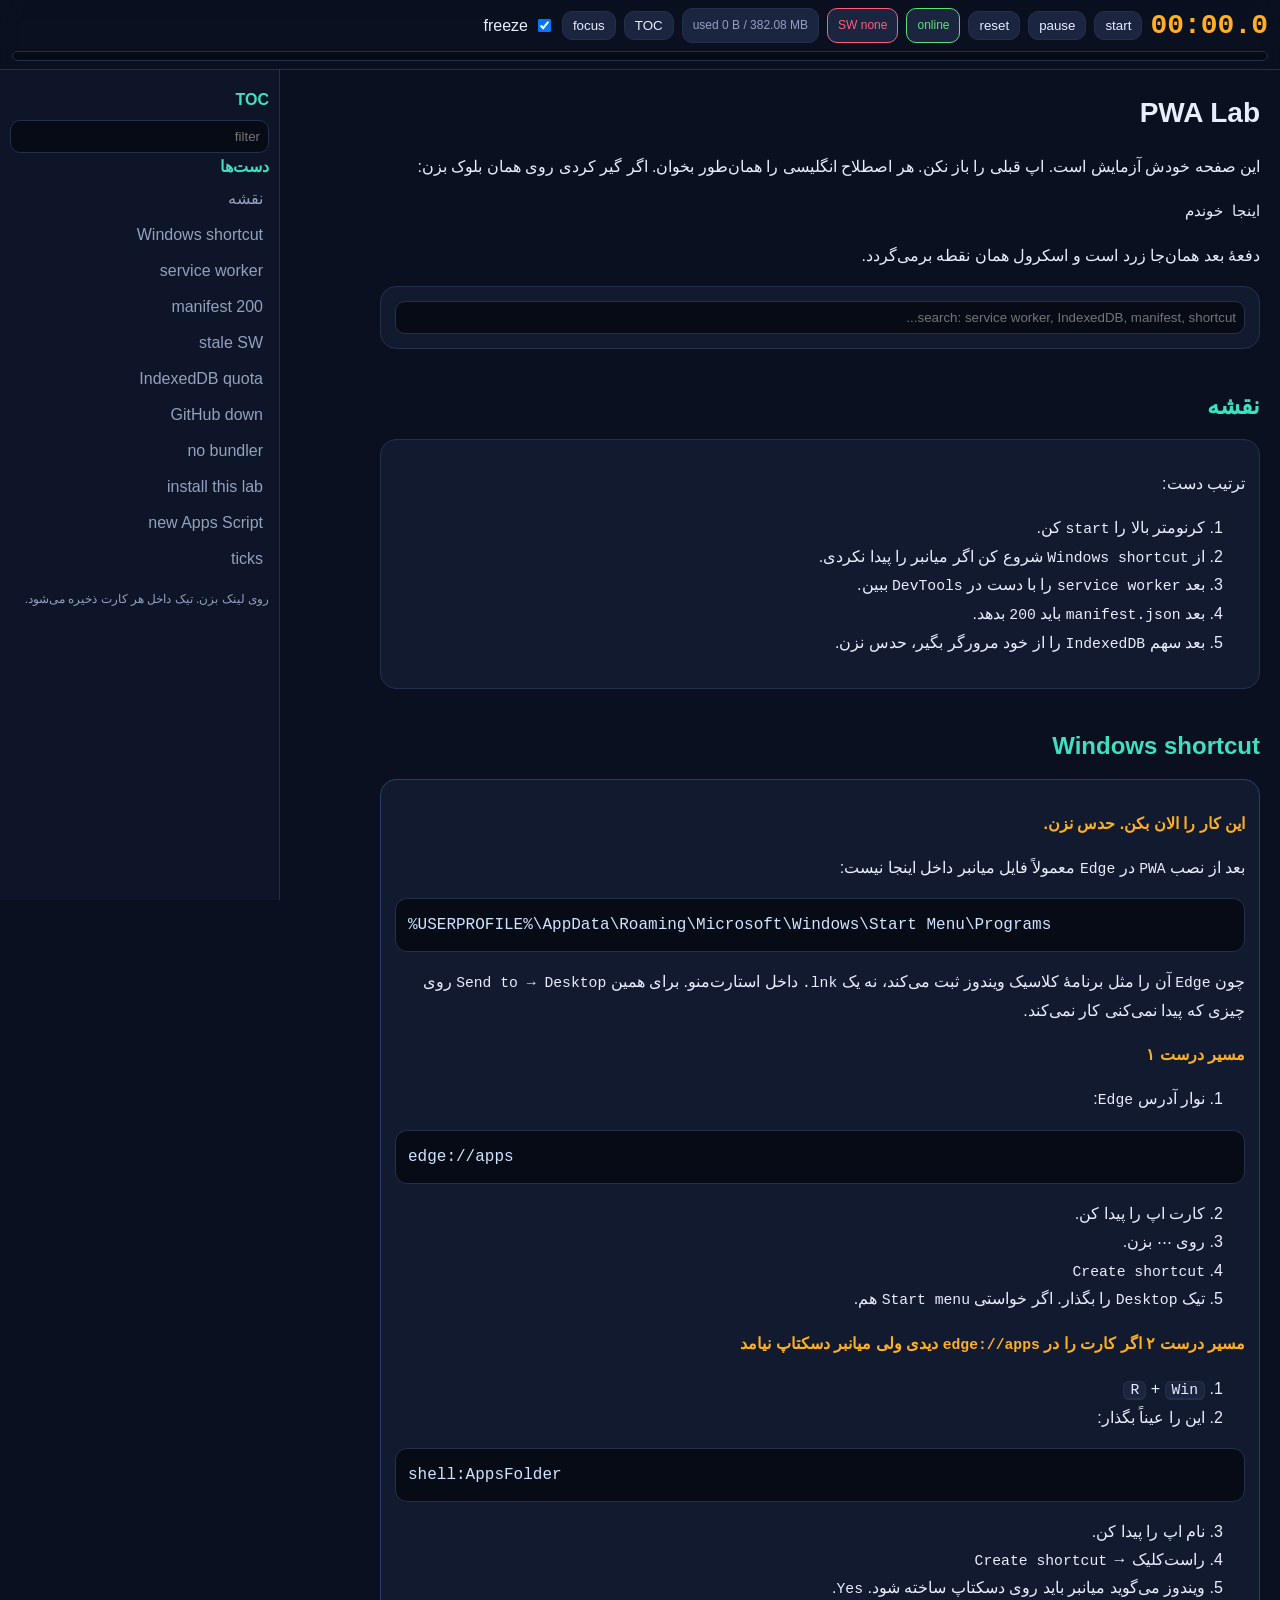
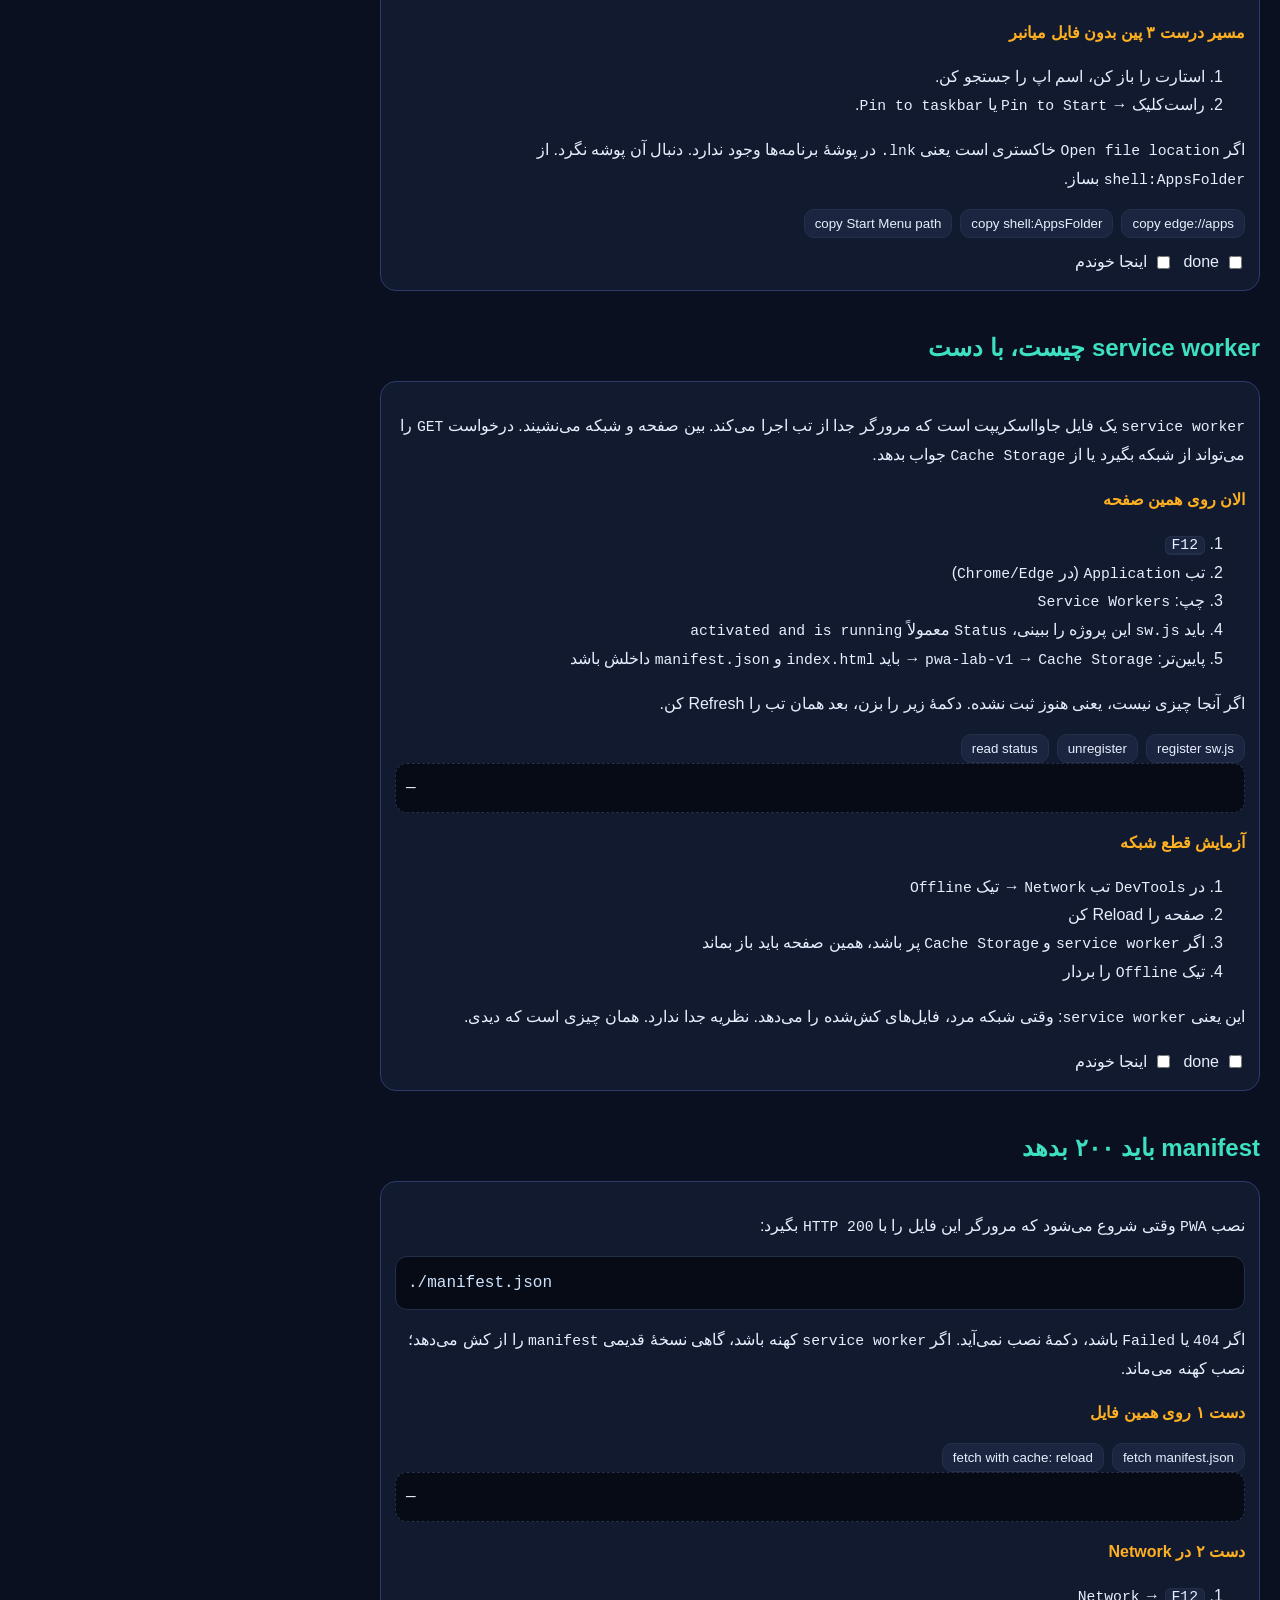
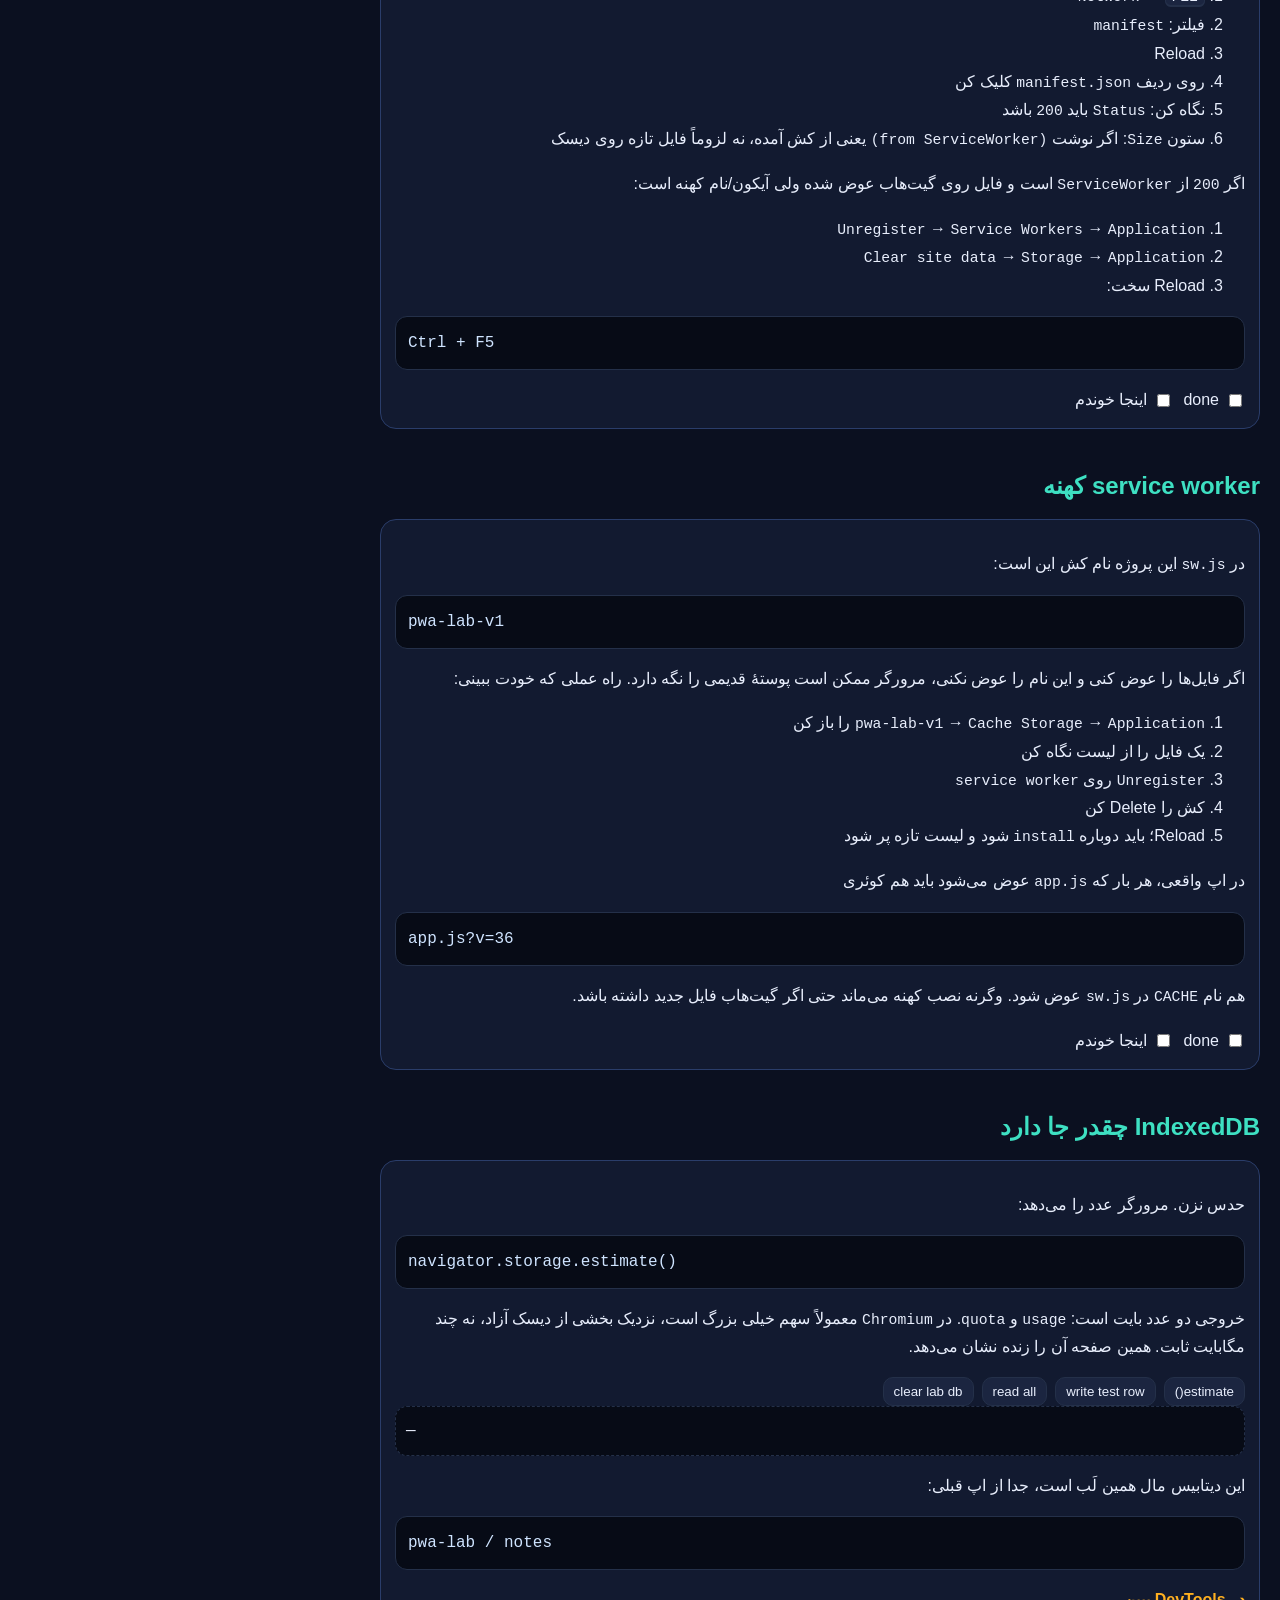
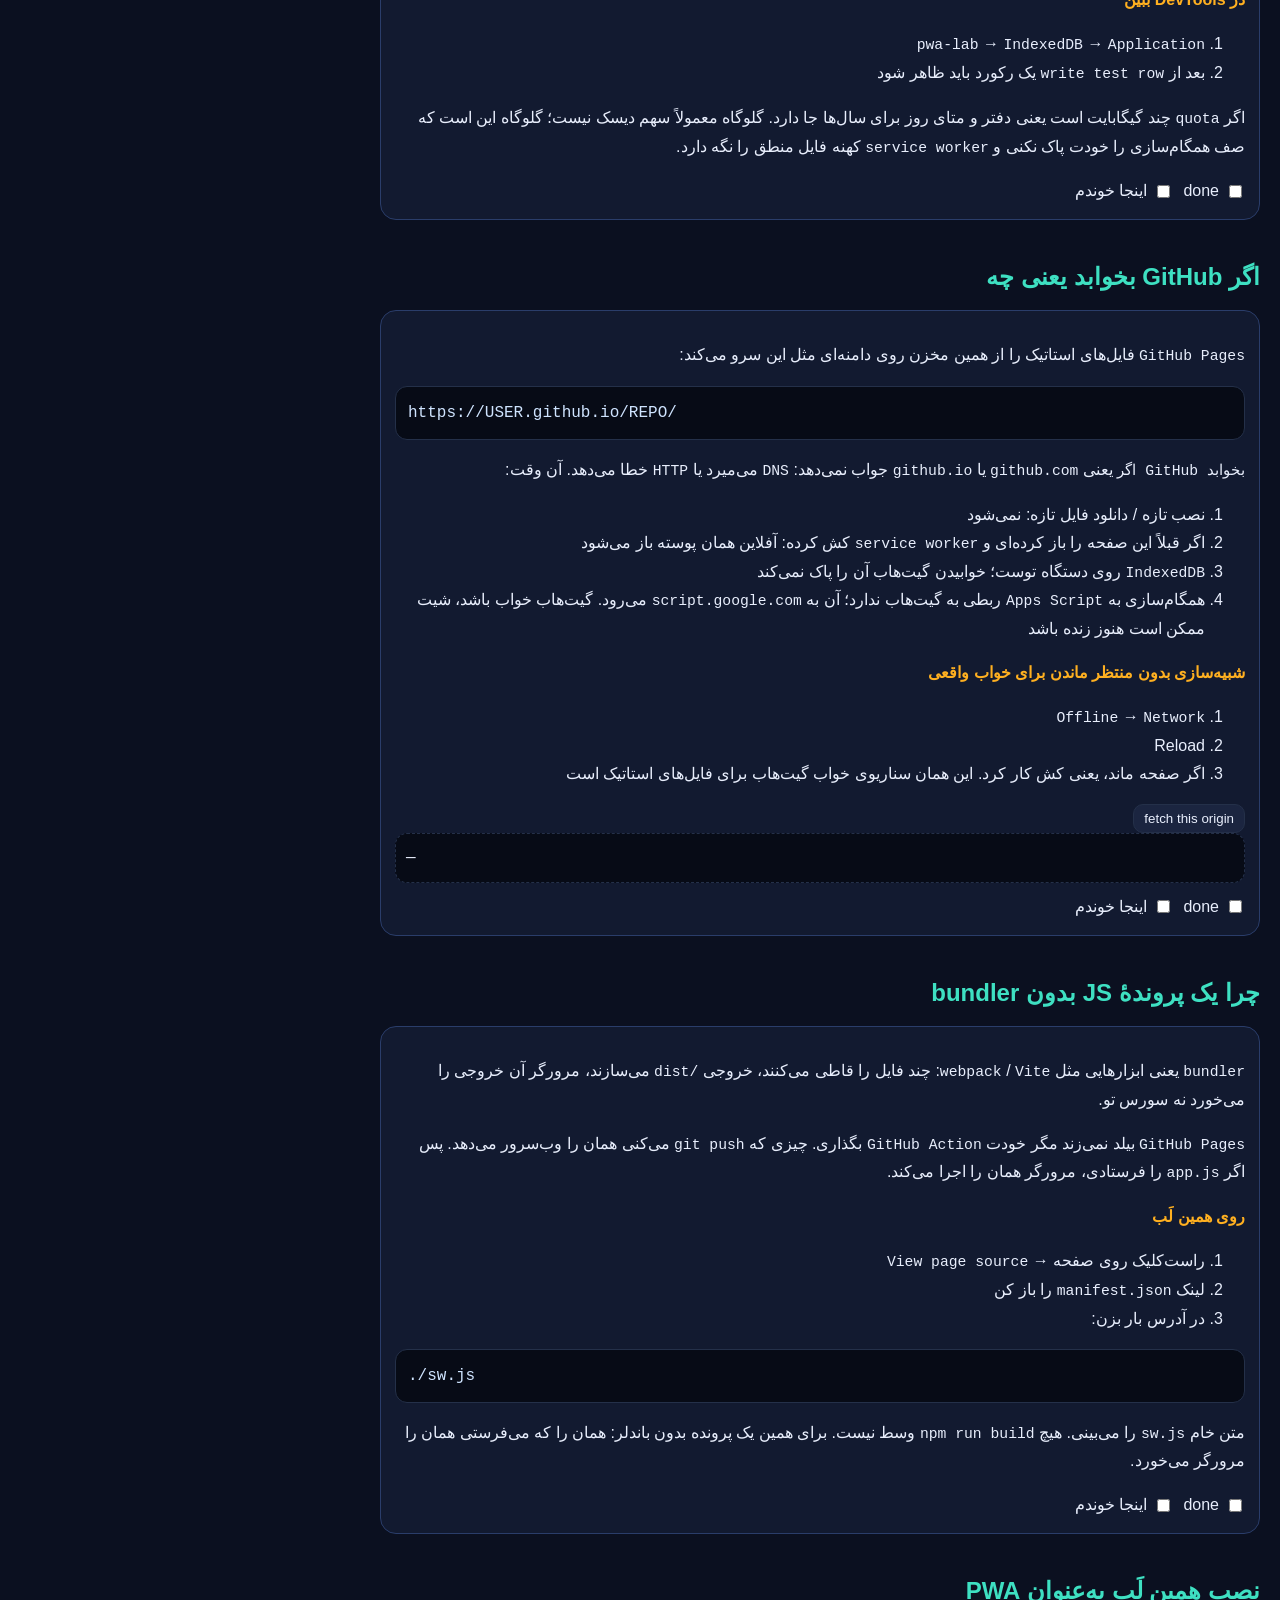
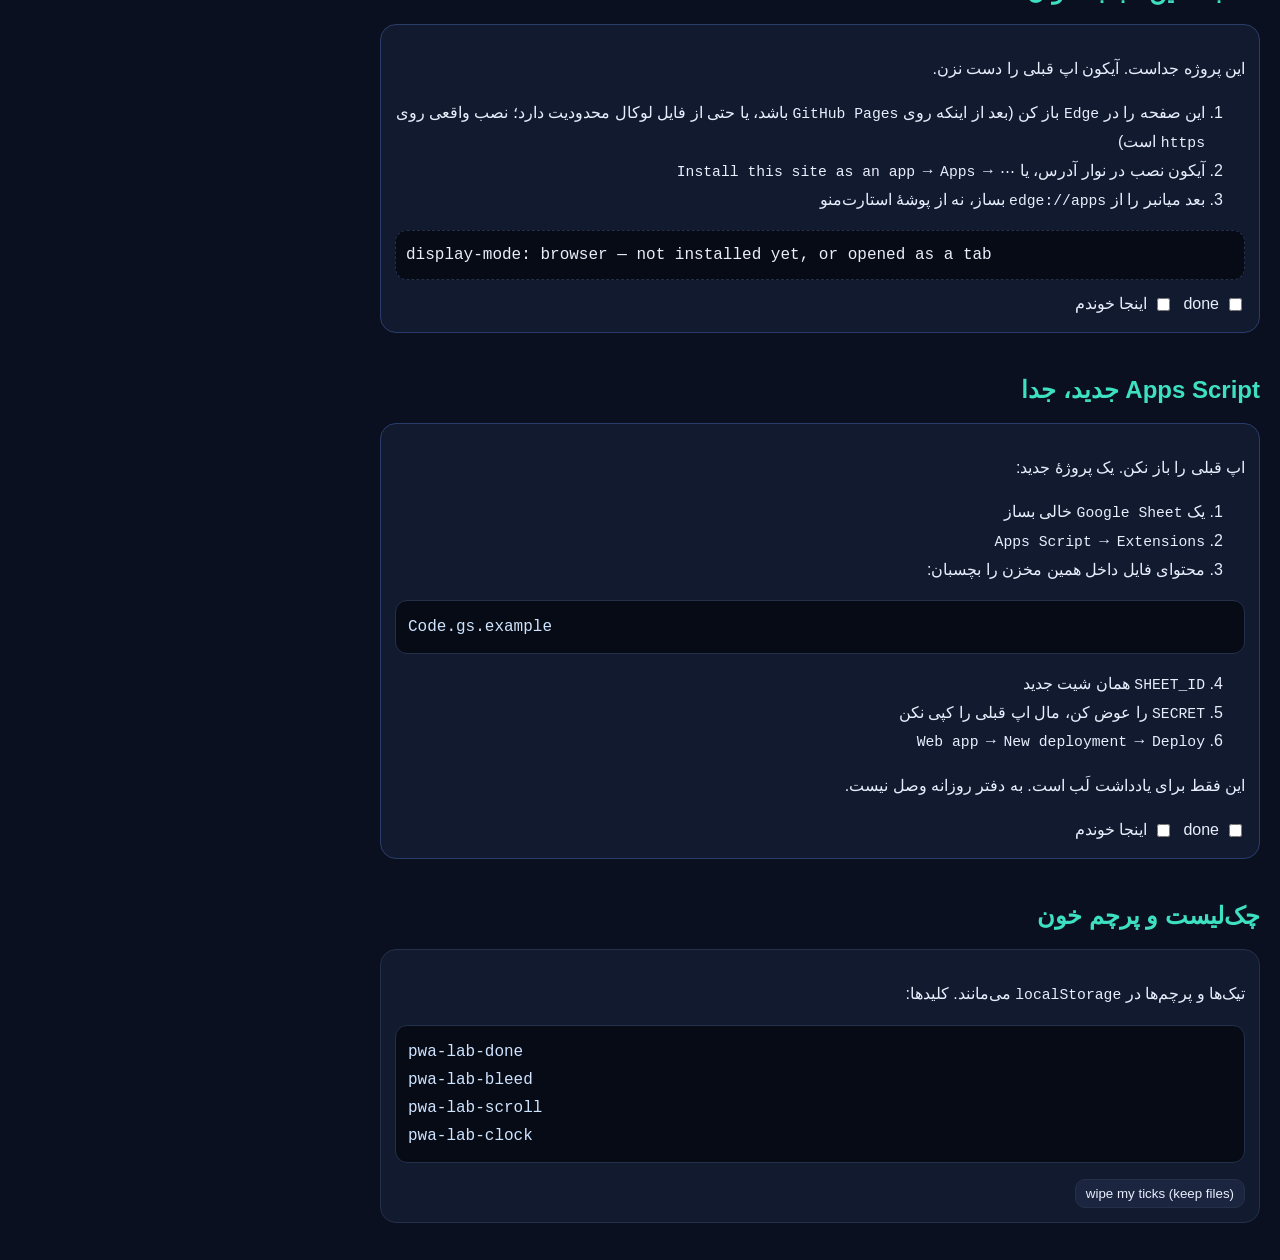
==== index.html @ 25d55adf "Add standalone PWA Lab workshop as its own project. Hands-on labs for Edge shortcuts, service worker" ====
<!DOCTYPE html>
<html lang="fa" dir="rtl">
<head>
  <meta charset="utf-8" />
  <meta name="viewport" content="width=device-width, initial-scale=1" />
  <meta name="theme-color" content="#0b1020" />
  <title>PWA Lab</title>
  <link rel="manifest" href="./manifest.json" />
  <link rel="icon" href="./icon.svg" type="image/svg+xml" />
  <style>
    :root {
      --bg: #0b1020;
      --panel: #121a30;
      --line: #243049;
      --txt: #e8eefc;
      --dim: #93a0bf;
      --acc: #3ee0c2;
      --warn: #ffb020;
      --hot: #ff5d7a;
      --ok: #5ee07a;
      --hdr: 92px;
      --toc: 280px;
    }
    * { box-sizing: border-box; }
    html, body {
      margin: 0;
      background: var(--bg);
      color: var(--txt);
      font: 16px/1.75 "Segoe UI", Tahoma, sans-serif;
    }
    code, kbd, .mono {
      font-family: Consolas, "Cascadia Mono", monospace;
      font-size: 0.92em;
      direction: ltr;
      unicode-bidi: isolate;
    }
    kbd {
      background: #1b2540;
      border: 1px solid var(--line);
      border-bottom-width: 2px;
      border-radius: 6px;
      padding: 0 6px;
    }
    a { color: var(--acc); }
    .freeze {
      position: sticky;
      top: 0;
      z-index: 40;
      background: rgba(11, 16, 32, 0.94);
      backdrop-filter: blur(10px);
      border-bottom: 1px solid var(--line);
      padding: 8px 12px;
      display: grid;
      gap: 8px;
    }
    .row { display: flex; flex-wrap: wrap; gap: 8px; align-items: center; }
    .clock {
      font: 700 28px/1 Consolas, monospace;
      color: var(--warn);
      min-width: 7ch;
      direction: ltr;
    }
    button, .chip {
      background: #1b2540;
      color: var(--txt);
      border: 1px solid var(--line);
      border-radius: 10px;
      padding: 6px 10px;
      cursor: pointer;
    }
    button:hover { border-color: var(--acc); }
    .chip { font-size: 12px; color: var(--dim); }
    .chip.on { color: var(--ok); border-color: var(--ok); }
    .chip.off { color: var(--hot); border-color: var(--hot); }
    .layout {
      display: grid;
      grid-template-columns: 1fr var(--toc);
      gap: 0;
      min-height: calc(100vh - var(--hdr));
    }
    .layout.notoc { grid-template-columns: 1fr; }
    .layout.notoc #toc { display: none; }
    main { padding: 18px 20px 80px; max-width: 920px; }
    #toc {
      position: sticky;
      top: var(--hdr);
      height: calc(100vh - var(--hdr));
      overflow: auto;
      border-right: 1px solid var(--line);
      background: #0e1528;
      padding: 10px;
    }
    #toc details { margin-bottom: 6px; }
    #toc summary {
      cursor: pointer;
      color: var(--acc);
      font-weight: 700;
      list-style: none;
    }
    #toc a {
      display: block;
      color: var(--dim);
      text-decoration: none;
      padding: 4px 6px;
      border-radius: 8px;
    }
    #toc a:hover, #toc a.here { background: #1b2540; color: var(--txt); }
    #toc a.done { color: var(--ok); }
    #toc a.bled::after { content: " ●"; color: var(--hot); }
    h1 { margin: 0 0 8px; font-size: 28px; }
    h2 { margin: 36px 0 10px; color: var(--acc); scroll-margin-top: 110px; }
    .card {
      background: var(--panel);
      border: 1px solid var(--line);
      border-radius: 16px;
      padding: 14px;
      margin: 12px 0;
    }
    .lab { border-color: #2a3d6a; }
    .do { color: var(--warn); font-weight: 700; }
    pre {
      background: #070b16;
      border: 1px solid var(--line);
      border-radius: 12px;
      padding: 12px;
      overflow: auto;
      direction: ltr;
      text-align: left;
      color: #cfe4ff;
      white-space: pre-wrap;
    }
    .out {
      min-height: 2.4em;
      background: #070b16;
      border: 1px dashed var(--line);
      border-radius: 12px;
      padding: 10px;
      direction: ltr;
      text-align: left;
      font-family: Consolas, monospace;
      white-space: pre-wrap;
    }
    .flags { display: flex; gap: 10px; flex-wrap: wrap; margin-top: 10px; }
    label.flag { display: flex; gap: 6px; align-items: center; cursor: pointer; }
    .bleed { outline: 2px solid var(--hot); }
    .meter {
      height: 10px;
      background: #070b16;
      border-radius: 99px;
      overflow: hidden;
      border: 1px solid var(--line);
    }
    .meter > i { display: block; height: 100%; width: 0; background: var(--acc); }
    .search {
      width: 100%;
      background: #070b16;
      border: 1px solid var(--line);
      color: var(--txt);
      border-radius: 10px;
      padding: 8px;
    }
    @media (max-width: 900px) {
      .layout { grid-template-columns: 1fr; }
      #toc { position: relative; top: 0; height: auto; border-right: 0; border-bottom: 1px solid var(--line); }
    }
  </style>
</head>
<body>
  <header class="freeze" id="freeze">
    <div class="row">
      <div class="clock" id="clock">00:00.0</div>
      <button type="button" id="swStart">start</button>
      <button type="button" id="swPause">pause</button>
      <button type="button" id="swReset">reset</button>
      <span class="chip" id="onlineChip">online</span>
      <span class="chip" id="swChip">service worker</span>
      <span class="chip" id="quotaChip">quota</span>
      <button type="button" id="tocToggle">TOC</button>
      <button type="button" id="focusBtn">focus</button>
      <label class="flag"><input type="checkbox" id="freezeLock" checked /> freeze</label>
    </div>
    <div class="meter" title="chapters done"><i id="progBar"></i></div>
  </header>

  <div class="layout" id="layout">
    <main id="main">
      <h1>PWA Lab</h1>
      <p>این صفحه خودش آزمایش است. اپ قبلی را باز نکن. هر اصطلاح انگلیسی را همان‌طور بخوان. اگر گیر کردی روی همان بلوک بزن:</p>
      <p><code>اینجا خوندم</code></p>
      <p>دفعهٔ بعد همان‌جا زرد است و اسکرول همان نقطه برمی‌گردد.</p>

      <div class="card">
        <input class="search" id="q" placeholder="search: service worker, IndexedDB, manifest, shortcut..." />
      </div>

      <h2 id="c-map">نقشه</h2>
      <div class="card">
        <p>ترتیب دست:</p>
        <ol>
          <li>کرنومتر بالا را <code>start</code> کن.</li>
          <li>از <code>Windows shortcut</code> شروع کن اگر میانبر را پیدا نکردی.</li>
          <li>بعد <code>service worker</code> را با دست در <code>DevTools</code> ببین.</li>
          <li>بعد <code>manifest.json</code> باید <code>200</code> بدهد.</li>
          <li>بعد سهم <code>IndexedDB</code> را از خود مرورگر بگیر، حدس نزن.</li>
        </ol>
      </div>

      <h2 id="c-win">Windows shortcut</h2>
      <div class="card lab" data-lab="win">
        <p class="do">این کار را الان بکن. حدس نزن.</p>
        <p>بعد از نصب <code>PWA</code> در <code>Edge</code> معمولاً فایل میانبر داخل اینجا نیست:</p>
        <pre>%USERPROFILE%\AppData\Roaming\Microsoft\Windows\Start Menu\Programs</pre>
        <p>چون <code>Edge</code> آن را مثل برنامهٔ کلاسیک ویندوز ثبت می‌کند، نه یک <code>.lnk</code> داخل استارت‌منو. برای همین <code>Send to → Desktop</code> روی چیزی که پیدا نمی‌کنی کار نمی‌کند.</p>
        <p class="do">مسیر درست ۱</p>
        <ol>
          <li>نوار آدرس <code>Edge</code>:</li>
        </ol>
        <pre>edge://apps</pre>
        <ol start="2">
          <li>کارت اپ را پیدا کن.</li>
          <li>روی <code>⋯</code> بزن.</li>
          <li><code>Create shortcut</code></li>
          <li>تیک <code>Desktop</code> را بگذار. اگر خواستی <code>Start menu</code> هم.</li>
        </ol>
        <p class="do">مسیر درست ۲ اگر کارت را در <code>edge://apps</code> دیدی ولی میانبر دسکتاپ نیامد</p>
        <ol>
          <li><kbd>Win</kbd> + <kbd>R</kbd></li>
          <li>این را عیناً بگذار:</li>
        </ol>
        <pre>shell:AppsFolder</pre>
        <ol start="3">
          <li>نام اپ را پیدا کن.</li>
          <li>راست‌کلیک → <code>Create shortcut</code></li>
          <li>ویندوز می‌گوید میانبر باید روی دسکتاپ ساخته شود. <code>Yes</code>.</li>
        </ol>
        <p class="do">مسیر درست ۳ پین بدون فایل میانبر</p>
        <ol>
          <li>استارت را باز کن، اسم اپ را جستجو کن.</li>
          <li>راست‌کلیک → <code>Pin to Start</code> یا <code>Pin to taskbar</code>.</li>
        </ol>
        <p>اگر <code>Open file location</code> خاکستری است یعنی <code>.lnk</code> در پوشهٔ برنامه‌ها وجود ندارد. دنبال آن پوشه نگرد. از <code>shell:AppsFolder</code> بساز.</p>
        <div class="row">
          <button type="button" data-copy="edge://apps">copy edge://apps</button>
          <button type="button" data-copy="shell:AppsFolder">copy shell:AppsFolder</button>
          <button type="button" data-copy="%APPDATA%\Microsoft\Windows\Start Menu\Programs">copy Start Menu path</button>
        </div>
        <div class="flags" data-id="win"></div>
      </div>

      <h2 id="c-sw">service worker چیست، با دست</h2>
      <div class="card lab" data-lab="sw">
        <p><code>service worker</code> یک فایل جاوااسکریپت است که مرورگر جدا از تب اجرا می‌کند. بین صفحه و شبکه می‌نشیند. درخواست <code>GET</code> را می‌تواند از شبکه بگیرد یا از <code>Cache Storage</code> جواب بدهد.</p>
        <p class="do">الان روی همین صفحه</p>
        <ol>
          <li><kbd>F12</kbd></li>
          <li>تب <code>Application</code> (در <code>Chrome/Edge</code>)</li>
          <li>چپ: <code>Service Workers</code></li>
          <li>باید <code>sw.js</code> این پروژه را ببینی، <code>Status</code> معمولاً <code>activated and is running</code></li>
          <li>پایین‌تر: <code>Cache Storage</code> → <code>pwa-lab-v1</code> → باید <code>index.html</code> و <code>manifest.json</code> داخلش باشد</li>
        </ol>
        <p>اگر آنجا چیزی نیست، یعنی هنوز ثبت نشده. دکمهٔ زیر را بزن، بعد همان تب را Refresh کن.</p>
        <div class="row">
          <button type="button" id="swReg">register sw.js</button>
          <button type="button" id="swUnreg">unregister</button>
          <button type="button" id="swStatus">read status</button>
        </div>
        <div class="out" id="swOut">—</div>
        <p class="do">آزمایش قطع شبکه</p>
        <ol>
          <li>در <code>DevTools</code> تب <code>Network</code> → تیک <code>Offline</code></li>
          <li>صفحه را Reload کن</li>
          <li>اگر <code>service worker</code> و <code>Cache Storage</code> پر باشد، همین صفحه باید باز بماند</li>
          <li>تیک <code>Offline</code> را بردار</li>
        </ol>
        <p>این یعنی <code>service worker</code>: وقتی شبکه مرد، فایل‌های کش‌شده را می‌دهد. نظریه جدا ندارد. همان چیزی است که دیدی.</p>
        <div class="flags" data-id="sw"></div>
      </div>

      <h2 id="c-manifest">manifest باید ۲۰۰ بدهد</h2>
      <div class="card lab" data-lab="manifest">
        <p>نصب <code>PWA</code> وقتی شروع می‌شود که مرورگر این فایل را با <code>HTTP 200</code> بگیرد:</p>
        <pre>./manifest.json</pre>
        <p>اگر <code>404</code> یا <code>Failed</code> باشد، دکمهٔ نصب نمی‌آید. اگر <code>service worker</code> کهنه باشد، گاهی نسخهٔ قدیمی <code>manifest</code> را از کش می‌دهد؛ نصب کهنه می‌ماند.</p>
        <p class="do">دست ۱ روی همین فایل</p>
        <div class="row">
          <button type="button" id="manFetch">fetch manifest.json</button>
          <button type="button" id="manHard">fetch with cache: reload</button>
        </div>
        <div class="out" id="manOut">—</div>
        <p class="do">دست ۲ در Network</p>
        <ol>
          <li><kbd>F12</kbd> → <code>Network</code></li>
          <li>فیلتر: <code>manifest</code></li>
          <li>Reload</li>
          <li>روی ردیف <code>manifest.json</code> کلیک کن</li>
          <li>نگاه کن: <code>Status</code> باید <code>200</code> باشد</li>
          <li>ستون <code>Size</code>: اگر نوشت <code>(from ServiceWorker)</code> یعنی از کش آمده، نه لزوماً فایل تازه روی دیسک</li>
        </ol>
        <p>اگر <code>200</code> از <code>ServiceWorker</code> است و فایل روی گیت‌هاب عوض شده ولی آیکون/نام کهنه است:</p>
        <ol>
          <li><code>Application</code> → <code>Service Workers</code> → <code>Unregister</code></li>
          <li><code>Application</code> → <code>Storage</code> → <code>Clear site data</code></li>
          <li>Reload سخت:</li>
        </ol>
        <pre>Ctrl + F5</pre>
        <div class="flags" data-id="manifest"></div>
      </div>

      <h2 id="c-stale">service worker کهنه</h2>
      <div class="card lab" data-lab="stale">
        <p>در <code>sw.js</code> این پروژه نام کش این است:</p>
        <pre>pwa-lab-v1</pre>
        <p>اگر فایل‌ها را عوض کنی و این نام را عوض نکنی، مرورگر ممکن است پوستهٔ قدیمی را نگه دارد. راه عملی که خودت ببینی:</p>
        <ol>
          <li><code>Application</code> → <code>Cache Storage</code> → <code>pwa-lab-v1</code> را باز کن</li>
          <li>یک فایل را از لیست نگاه کن</li>
          <li><code>Unregister</code> روی <code>service worker</code></li>
          <li>کش را Delete کن</li>
          <li>Reload؛ باید دوباره <code>install</code> شود و لیست تازه پر شود</li>
        </ol>
        <p>در اپ واقعی، هر بار که <code>app.js</code> عوض می‌شود باید هم کوئری</p>
        <pre>app.js?v=36</pre>
        <p>هم نام <code>CACHE</code> در <code>sw.js</code> عوض شود. وگرنه نصب کهنه می‌ماند حتی اگر گیت‌هاب فایل جدید داشته باشد.</p>
        <div class="flags" data-id="stale"></div>
      </div>

      <h2 id="c-idb">IndexedDB چقدر جا دارد</h2>
      <div class="card lab" data-lab="idb">
        <p>حدس نزن. مرورگر عدد را می‌دهد:</p>
        <pre>navigator.storage.estimate()</pre>
        <p>خروجی دو عدد بایت است: <code>usage</code> و <code>quota</code>. در <code>Chromium</code> معمولاً سهم خیلی بزرگ است، نزدیک بخشی از دیسک آزاد، نه چند مگابایت ثابت. همین صفحه آن را زنده نشان می‌دهد.</p>
        <div class="row">
          <button type="button" id="idbEst">estimate()</button>
          <button type="button" id="idbWrite">write test row</button>
          <button type="button" id="idbRead">read all</button>
          <button type="button" id="idbClear">clear lab db</button>
        </div>
        <div class="out" id="idbOut">—</div>
        <p>این دیتابیس مال همین لَب است، جدا از اپ قبلی:</p>
        <pre>pwa-lab / notes</pre>
        <p class="do">در DevTools ببین</p>
        <ol>
          <li><code>Application</code> → <code>IndexedDB</code> → <code>pwa-lab</code></li>
          <li>بعد از <code>write test row</code> یک رکورد باید ظاهر شود</li>
        </ol>
        <p>اگر <code>quota</code> چند گیگابایت است یعنی دفتر و متای روز برای سال‌ها جا دارد. گلوگاه معمولاً سهم دیسک نیست؛ گلوگاه این است که صف همگام‌سازی را خودت پاک نکنی و <code>service worker</code> کهنه فایل منطق را نگه دارد.</p>
        <div class="flags" data-id="idb"></div>
      </div>

      <h2 id="c-gh">اگر GitHub بخوابد یعنی چه</h2>
      <div class="card lab" data-lab="gh">
        <p><code>GitHub Pages</code> فایل‌های استاتیک را از همین مخزن روی دامنه‌ای مثل این سرو می‌کند:</p>
        <pre>https://USER.github.io/REPO/</pre>
        <p><code>اگر GitHub بخوابد</code> یعنی <code>github.com</code> یا <code>github.io</code> جواب نمی‌دهد: <code>DNS</code> می‌میرد یا <code>HTTP</code> خطا می‌دهد. آن وقت:</p>
        <ol>
          <li>نصب تازه / دانلود فایل تازه: نمی‌شود</li>
          <li>اگر قبلاً این صفحه را باز کرده‌ای و <code>service worker</code> کش کرده: آفلاین همان پوسته باز می‌شود</li>
          <li><code>IndexedDB</code> روی دستگاه توست؛ خوابیدن گیت‌هاب آن را پاک نمی‌کند</li>
          <li>همگام‌سازی به <code>Apps Script</code> ربطی به گیت‌هاب ندارد؛ آن به <code>script.google.com</code> می‌رود. گیت‌هاب خواب باشد، شیت ممکن است هنوز زنده باشد</li>
        </ol>
        <p class="do">شبیه‌سازی بدون منتظر ماندن برای خواب واقعی</p>
        <ol>
          <li><code>Network</code> → <code>Offline</code></li>
          <li>Reload</li>
          <li>اگر صفحه ماند، یعنی کش کار کرد. این همان سناریوی خواب گیت‌هاب برای فایل‌های استاتیک است</li>
        </ol>
        <div class="row">
          <button type="button" id="originPing">fetch this origin</button>
        </div>
        <div class="out" id="ghOut">—</div>
        <div class="flags" data-id="gh"></div>
      </div>

      <h2 id="c-bundle">چرا یک پروندهٔ JS بدون bundler</h2>
      <div class="card lab" data-lab="bundle">
        <p><code>bundler</code> یعنی ابزارهایی مثل <code>Vite</code> / <code>webpack</code>: چند فایل را قاطی می‌کنند، خروجی <code>dist/</code> می‌سازند، مرورگر آن خروجی را می‌خورد نه سورس تو.</p>
        <p><code>GitHub Pages</code> بیلد نمی‌زند مگر خودت <code>GitHub Action</code> بگذاری. چیزی که <code>git push</code> می‌کنی همان را وب‌سرور می‌دهد. پس اگر <code>app.js</code> را فرستادی، مرورگر همان را اجرا می‌کند.</p>
        <p class="do">روی همین لَب</p>
        <ol>
          <li>راست‌کلیک روی صفحه → <code>View page source</code></li>
          <li>لینک <code>manifest.json</code> را باز کن</li>
          <li>در آدرس بار بزن:</li>
        </ol>
        <pre>./sw.js</pre>
        <p>متن خام <code>sw.js</code> را می‌بینی. هیچ <code>npm run build</code> وسط نیست. برای همین یک پرونده بدون باندلر: همان را که می‌فرستی همان را مرورگر می‌خورد.</p>
        <div class="flags" data-id="bundle"></div>
      </div>

      <h2 id="c-install">نصب همین لَب به‌عنوان PWA</h2>
      <div class="card lab" data-lab="install">
        <p>این پروژه جداست. آیکون اپ قبلی را دست نزن.</p>
        <ol>
          <li>این صفحه را در <code>Edge</code> باز کن (بعد از اینکه روی <code>GitHub Pages</code> باشد، یا حتی از فایل لوکال محدودیت دارد؛ نصب واقعی روی <code>https</code> است)</li>
          <li>آیکون نصب در نوار آدرس، یا <code>⋯</code> → <code>Apps</code> → <code>Install this site as an app</code></li>
          <li>بعد میانبر را از <code>edge://apps</code> بساز، نه از پوشهٔ استارت‌منو</li>
        </ol>
        <div class="out" id="installOut">—</div>
        <div class="flags" data-id="install"></div>
      </div>

      <h2 id="c-script">Apps Script جدید، جدا</h2>
      <div class="card lab" data-lab="script">
        <p>اپ قبلی را باز نکن. یک پروژهٔ جدید:</p>
        <ol>
          <li>یک <code>Google Sheet</code> خالی بساز</li>
          <li><code>Extensions</code> → <code>Apps Script</code></li>
          <li>محتوای فایل داخل همین مخزن را بچسبان:</li>
        </ol>
        <pre>Code.gs.example</pre>
        <ol start="4">
          <li><code>SHEET_ID</code> همان شیت جدید</li>
          <li><code>SECRET</code> را عوض کن، مال اپ قبلی را کپی نکن</li>
          <li><code>Deploy</code> → <code>New deployment</code> → <code>Web app</code></li>
        </ol>
        <p>این فقط برای یادداشت لَب است. به دفتر روزانه وصل نیست.</p>
        <div class="flags" data-id="script"></div>
      </div>

      <h2 id="c-resume">چک‌لیست و پرچم خون</h2>
      <div class="card">
        <p>تیک‌ها و پرچم‌ها در <code>localStorage</code> می‌مانند. کلیدها:</p>
        <pre>pwa-lab-done
pwa-lab-bleed
pwa-lab-scroll
pwa-lab-clock</pre>
        <button type="button" id="wipeProgress">wipe my ticks (keep files)</button>
      </div>
    </main>

    <nav id="toc" aria-label="TOC">
      <p style="margin:6px 0;color:var(--acc);font-weight:700">TOC</p>
      <input class="search" id="tocFilter" placeholder="filter" />
      <details open>
        <summary>دست‌ها</summary>
        <a href="#c-map">نقشه</a>
        <a href="#c-win">Windows shortcut</a>
        <a href="#c-sw">service worker</a>
        <a href="#c-manifest">manifest 200</a>
        <a href="#c-stale">stale SW</a>
        <a href="#c-idb">IndexedDB quota</a>
        <a href="#c-gh">GitHub down</a>
        <a href="#c-bundle">no bundler</a>
        <a href="#c-install">install this lab</a>
        <a href="#c-script">new Apps Script</a>
        <a href="#c-resume">ticks</a>
      </details>
      <p style="color:var(--dim);font-size:12px">روی لینک بزن. تیک داخل هر کارت ذخیره می‌شود.</p>
    </nav>
  </div>

  <script>
    const LS_DONE = "pwa-lab-done";
    const LS_BLEED = "pwa-lab-bleed";
    const LS_SCROLL = "pwa-lab-scroll";
    const LS_CLOCK = "pwa-lab-clock";
    const LS_RUN = "pwa-lab-clock-run";

    const $ = (s, r = document) => r.querySelector(s);
    const $$ = (s, r = document) => [...r.querySelectorAll(s)];

    function load(key, fallback) {
      try { return JSON.parse(localStorage.getItem(key)) ?? fallback; }
      catch { return fallback; }
    }
    function save(key, val) { localStorage.setItem(key, JSON.stringify(val)); }

    function bytes(n) {
      if (!Number.isFinite(n)) return String(n);
      const u = ["B", "KB", "MB", "GB", "TB"];
      let i = 0;
      while (n >= 1024 && i < u.length - 1) { n /= 1024; i++; }
      return n.toFixed(i ? 2 : 0) + " " + u[i];
    }

    /* flags */
    function mountFlags() {
      const done = load(LS_DONE, {});
      const bleed = load(LS_BLEED, {});
      $$(".flags").forEach((el) => {
        const id = el.dataset.id;
        el.innerHTML = "";
        const d = document.createElement("label");
        d.className = "flag";
        d.innerHTML = `<input type="checkbox" data-done="${id}" ${done[id] ? "checked" : ""}> done`;
        const b = document.createElement("label");
        b.className = "flag";
        b.innerHTML = `<input type="checkbox" data-bleed="${id}" ${bleed[id] ? "checked" : ""}> اینجا خوندم`;
        el.append(d, b);
        el.closest(".lab")?.classList.toggle("bleed", !!bleed[id]);
      });
      paintToc();
      paintProg();
    }
    function paintToc() {
      const done = load(LS_DONE, {});
      const bleed = load(LS_BLEED, {});
      $$("#toc a[href^='#']").forEach((a) => {
        const href = a.getAttribute("href").slice(1);
        const map = {
          "c-win": "win", "c-sw": "sw", "c-manifest": "manifest", "c-stale": "stale",
          "c-idb": "idb", "c-gh": "gh", "c-bundle": "bundle", "c-install": "install", "c-script": "script"
        };
        const id = map[href];
        a.classList.toggle("done", !!(id && done[id]));
        a.classList.toggle("bled", !!(id && bleed[id]));
      });
    }
    function paintProg() {
      const done = load(LS_DONE, {});
      const ids = $$(".flags").map((e) => e.dataset.id);
      const n = ids.filter((id) => done[id]).length;
      $("#progBar").style.width = (ids.length ? (100 * n / ids.length) : 0) + "%";
    }
    document.addEventListener("change", (e) => {
      const t = e.target;
      if (t.dataset.done) {
        const done = load(LS_DONE, {});
        done[t.dataset.done] = t.checked;
        save(LS_DONE, done);
        paintToc(); paintProg();
      }
      if (t.dataset.bleed) {
        const bleed = load(LS_BLEED, {});
        bleed[t.dataset.bleed] = t.checked;
        save(LS_BLEED, bleed);
        t.closest(".lab")?.classList.toggle("bleed", t.checked);
        paintToc();
      }
    });

    /* stopwatch */
    let acc = Number(localStorage.getItem(LS_CLOCK) || 0);
    let t0 = 0;
    let timer = null;
    function renderClock() {
      const ms = acc + (timer ? Date.now() - t0 : 0);
      const s = Math.floor(ms / 1000);
      const m = Math.floor(s / 60);
      const r = s % 60;
      const d = Math.floor((ms % 1000) / 100);
      $("#clock").textContent = String(m).padStart(2, "0") + ":" + String(r).padStart(2, "0") + "." + d;
    }
    function persistClock() {
      const ms = acc + (timer ? Date.now() - t0 : 0);
      localStorage.setItem(LS_CLOCK, String(timer ? acc + (Date.now() - t0) : acc));
      localStorage.setItem(LS_RUN, timer ? "1" : "0");
    }
    $("#swStart").onclick = () => {
      if (timer) return;
      t0 = Date.now();
      timer = setInterval(() => { renderClock(); persistClock(); }, 100);
    };
    $("#swPause").onclick = () => {
      if (!timer) return;
      acc += Date.now() - t0;
      clearInterval(timer); timer = null;
      persistClock(); renderClock();
    };
    $("#swReset").onclick = () => {
      if (timer) { clearInterval(timer); timer = null; }
      acc = 0; localStorage.setItem(LS_CLOCK, "0"); localStorage.setItem(LS_RUN, "0");
      renderClock();
    };
    if (localStorage.getItem(LS_RUN) === "1") {
      t0 = Date.now();
      timer = setInterval(() => { renderClock(); persistClock(); }, 100);
    }
    renderClock();

    $("#freezeLock").onchange = () => {
      $("#freeze").style.position = $("#freezeLock").checked ? "sticky" : "relative";
    };

    $("#tocToggle").onclick = () => $("#layout").classList.toggle("notoc");
    $("#focusBtn").onclick = () => {
      $("#layout").classList.add("notoc");
      document.documentElement.requestFullscreen?.();
    };

    /* copy */
    document.addEventListener("click", async (e) => {
      const btn = e.target.closest("[data-copy]");
      if (!btn) return;
      await navigator.clipboard.writeText(btn.dataset.copy);
      btn.textContent = "copied";
      setTimeout(() => { btn.textContent = "copy " + btn.dataset.copy.split("://").pop().slice(0, 18); }, 900);
    });

    /* online + quota + sw chip */
    function paintOnline() {
      const on = navigator.onLine;
      const el = $("#onlineChip");
      el.textContent = on ? "online" : "offline";
      el.className = "chip " + (on ? "on" : "off");
    }
    window.addEventListener("online", paintOnline);
    window.addEventListener("offline", paintOnline);
    paintOnline();

    async function paintQuota() {
      if (!navigator.storage?.estimate) {
        $("#quotaChip").textContent = "quota n/a";
        return;
      }
      const e = await navigator.storage.estimate();
      $("#quotaChip").textContent = "used " + bytes(e.usage) + " / " + bytes(e.quota);
    }
    paintQuota();

    async function paintSwChip() {
      const el = $("#swChip");
      if (!("serviceWorker" in navigator)) { el.textContent = "SW unsupported"; el.className = "chip off"; return; }
      const reg = await navigator.serviceWorker.getRegistration();
      if (reg?.active) { el.textContent = "SW active"; el.className = "chip on"; }
      else { el.textContent = "SW none"; el.className = "chip off"; }
    }
    paintSwChip();

    if ("serviceWorker" in navigator) {
      navigator.serviceWorker.register("./sw.js").finally(paintSwChip);
    }

    $("#swReg").onclick = async () => {
      try {
        const r = await navigator.serviceWorker.register("./sw.js");
        $("#swOut").textContent = "registered\nscope: " + r.scope + "\nactive: " + !!(r.active || r.installing || r.waiting);
      } catch (err) {
        $("#swOut").textContent = String(err);
      }
      paintSwChip();
    };
    $("#swUnreg").onclick = async () => {
      const regs = await navigator.serviceWorker.getRegistrations();
      for (const r of regs) await r.unregister();
      $("#swOut").textContent = "unregistered " + regs.length;
      paintSwChip();
    };
    $("#swStatus").onclick = async () => {
      const regs = await navigator.serviceWorker.getRegistrations();
      const cachesKeys = await caches.keys();
      $("#swOut").textContent = JSON.stringify({
        controller: !!navigator.serviceWorker.controller,
        regs: regs.map((r) => ({ scope: r.scope, active: r.active?.state, waiting: r.waiting?.state })),
        caches: cachesKeys
      }, null, 2);
    };

    $("#manFetch").onclick = async () => {
      const t0 = performance.now();
      const res = await fetch("./manifest.json");
      const txt = await res.text();
      $("#manOut").textContent =
        "status: " + res.status + " " + res.statusText + "\n" +
        "ok: " + res.ok + "\n" +
        "type: " + res.type + "\n" +
        "ms: " + Math.round(performance.now() - t0) + "\n" +
        "body:\n" + txt;
    };
    $("#manHard").onclick = async () => {
      const res = await fetch("./manifest.json", { cache: "reload" });
      $("#manOut").textContent = "cache:reload status " + res.status + "\n" + await res.text();
    };

    const DB = "pwa-lab";
    const STORE = "notes";
    function idb() {
      return new Promise((resolve, reject) => {
        const req = indexedDB.open(DB, 1);
        req.onupgradeneeded = () => req.result.createObjectStore(STORE, { keyPath: "id", autoIncrement: true });
        req.onsuccess = () => resolve(req.result);
        req.onerror = () => reject(req.error);
      });
    }
    $("#idbEst").onclick = async () => {
      const e = await navigator.storage.estimate();
      $("#idbOut").textContent =
        "usage: " + bytes(e.usage) + " (" + e.usage + " bytes)\n" +
        "quota: " + bytes(e.quota) + " (" + e.quota + " bytes)\n" +
        "percent: " + (e.quota ? ((100 * e.usage / e.quota).toFixed(4) + "%") : "n/a");
      paintQuota();
    };
    $("#idbWrite").onclick = async () => {
      const db = await idb();
      await new Promise((resolve, reject) => {
        const tx = db.transaction(STORE, "readwrite");
        tx.objectStore(STORE).add({ at: Date.now(), note: "lab row" });
        tx.oncomplete = resolve; tx.onerror = () => reject(tx.error);
      });
      $("#idbOut").textContent = "wrote 1 row into IndexedDB " + DB + " / " + STORE;
      paintQuota();
    };
    $("#idbRead").onclick = async () => {
      const db = await idb();
      const rows = await new Promise((resolve, reject) => {
        const tx = db.transaction(STORE, "readonly");
        const rq = tx.objectStore(STORE).getAll();
        rq.onsuccess = () => resolve(rq.result);
        rq.onerror = () => reject(rq.error);
      });
      $("#idbOut").textContent = JSON.stringify(rows, null, 2);
    };
    $("#idbClear").onclick = async () => {
      indexedDB.deleteDatabase(DB);
      $("#idbOut").textContent = "deleted database " + DB;
      paintQuota();
    };

    $("#originPing").onclick = async () => {
      try {
        const res = await fetch("./index.html", { cache: "no-store" });
        $("#ghOut").textContent = "origin fetch status " + res.status + "\nnavigator.onLine=" + navigator.onLine + "\nIf GitHub Pages is down, this fetch fails unless service worker answers from Cache Storage.";
      } catch (err) {
        $("#ghOut").textContent = "fetch failed: " + err + "\nonLine=" + navigator.onLine + "\nThis is what GitHub-down looks like for static files. IndexedDB on this device still exists.";
      }
    };

    if (window.matchMedia("(display-mode: standalone)").matches) {
      $("#installOut").textContent = "display-mode: standalone — this lab is running as installed PWA";
    } else {
      $("#installOut").textContent = "display-mode: browser — not installed yet, or opened as a tab";
    }

    $("#wipeProgress").onclick = () => {
      [LS_DONE, LS_BLEED, LS_SCROLL].forEach((k) => localStorage.removeItem(k));
      mountFlags();
    };

    $("#q").addEventListener("input", () => {
      const s = $("#q").value.trim().toLowerCase();
      $$("main .card, main h2").forEach((el) => {
        el.style.display = !s || el.textContent.toLowerCase().includes(s) ? "" : "none";
      });
    });
    $("#tocFilter").addEventListener("input", () => {
      const s = $("#tocFilter").value.trim().toLowerCase();
      $$("#toc a").forEach((a) => { a.style.display = !s || a.textContent.toLowerCase().includes(s) ? "" : "none"; });
    });

    /* resume scroll */
    window.addEventListener("scroll", () => {
      localStorage.setItem(LS_SCROLL, String(window.scrollY));
    }, { passive: true });
    const y = Number(localStorage.getItem(LS_SCROLL) || 0);
    if (y > 0) requestAnimationFrame(() => window.scrollTo(0, y));

    const hdr = $("#freeze");
    const syncHdr = () => document.documentElement.style.setProperty("--hdr", hdr.offsetHeight + "px");
    new ResizeObserver(syncHdr).observe(hdr);
    syncHdr();
    mountFlags();
  </script>
</body>
</html>
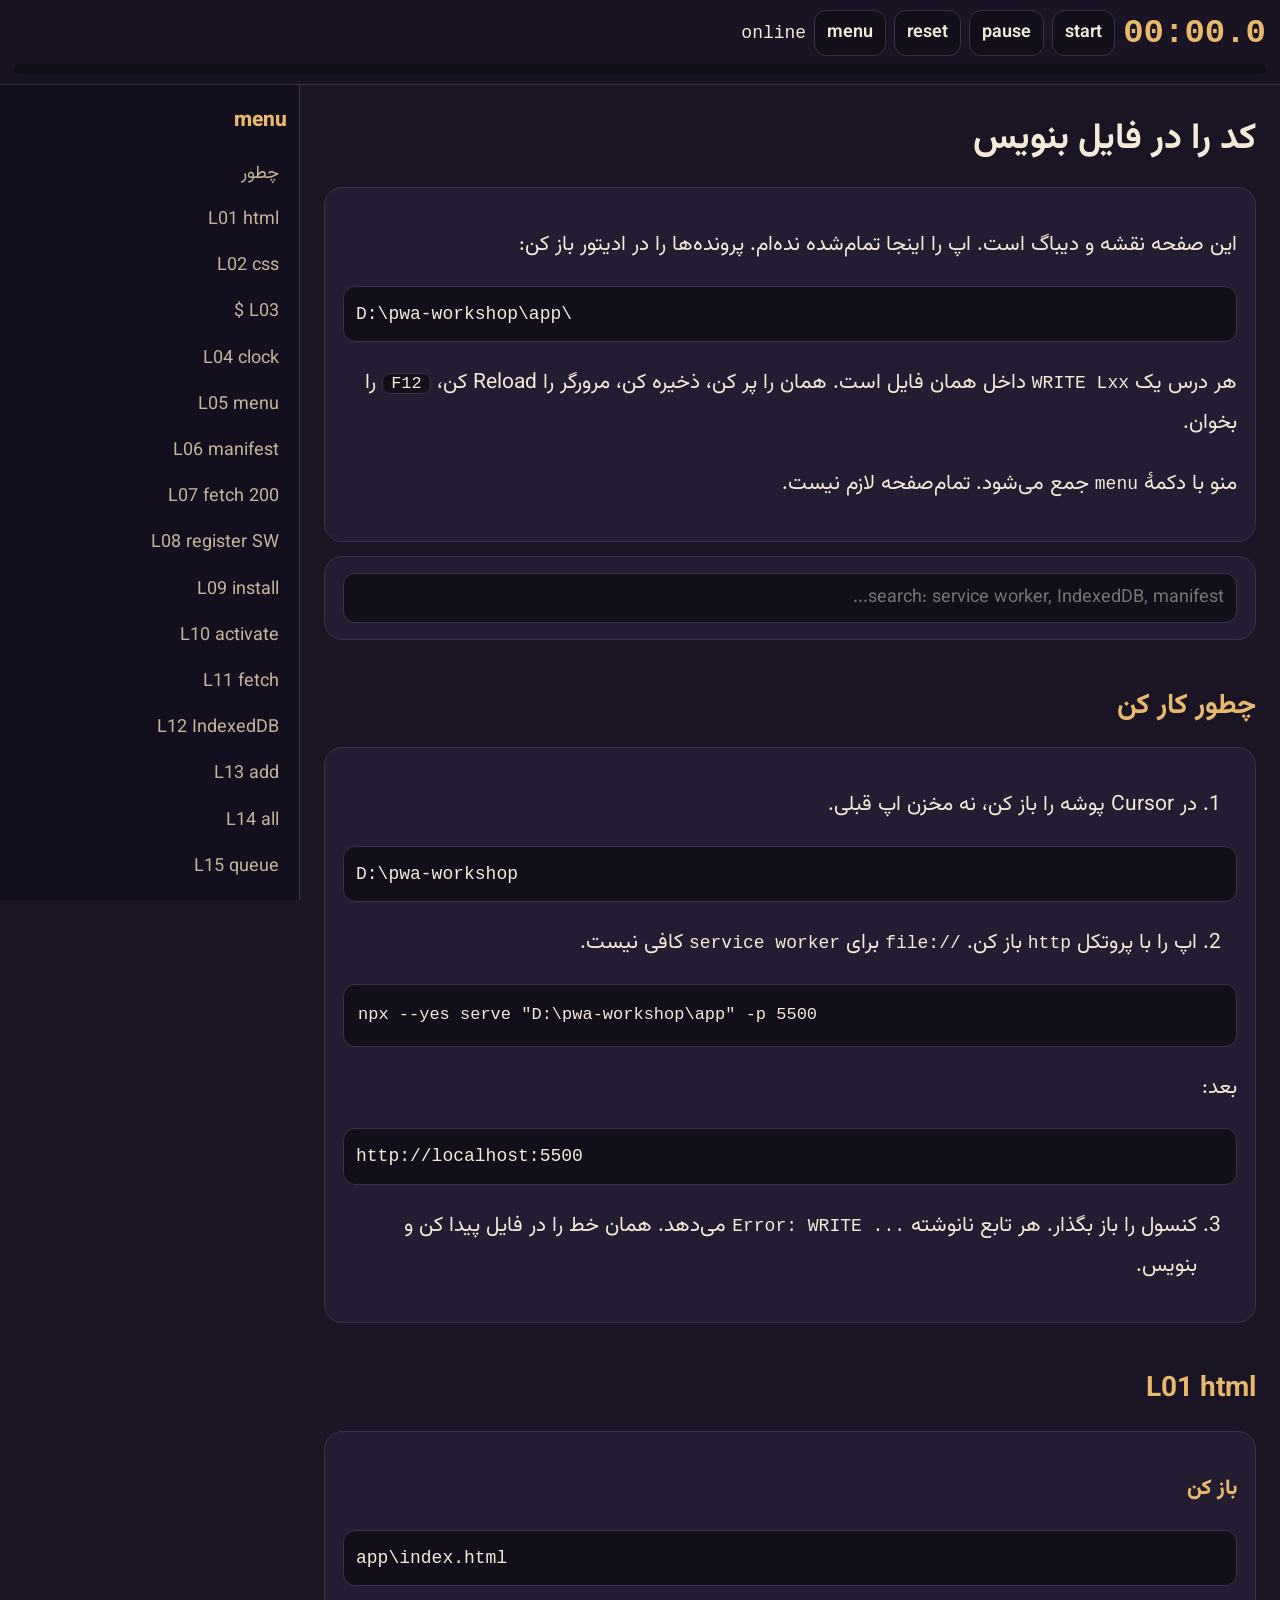
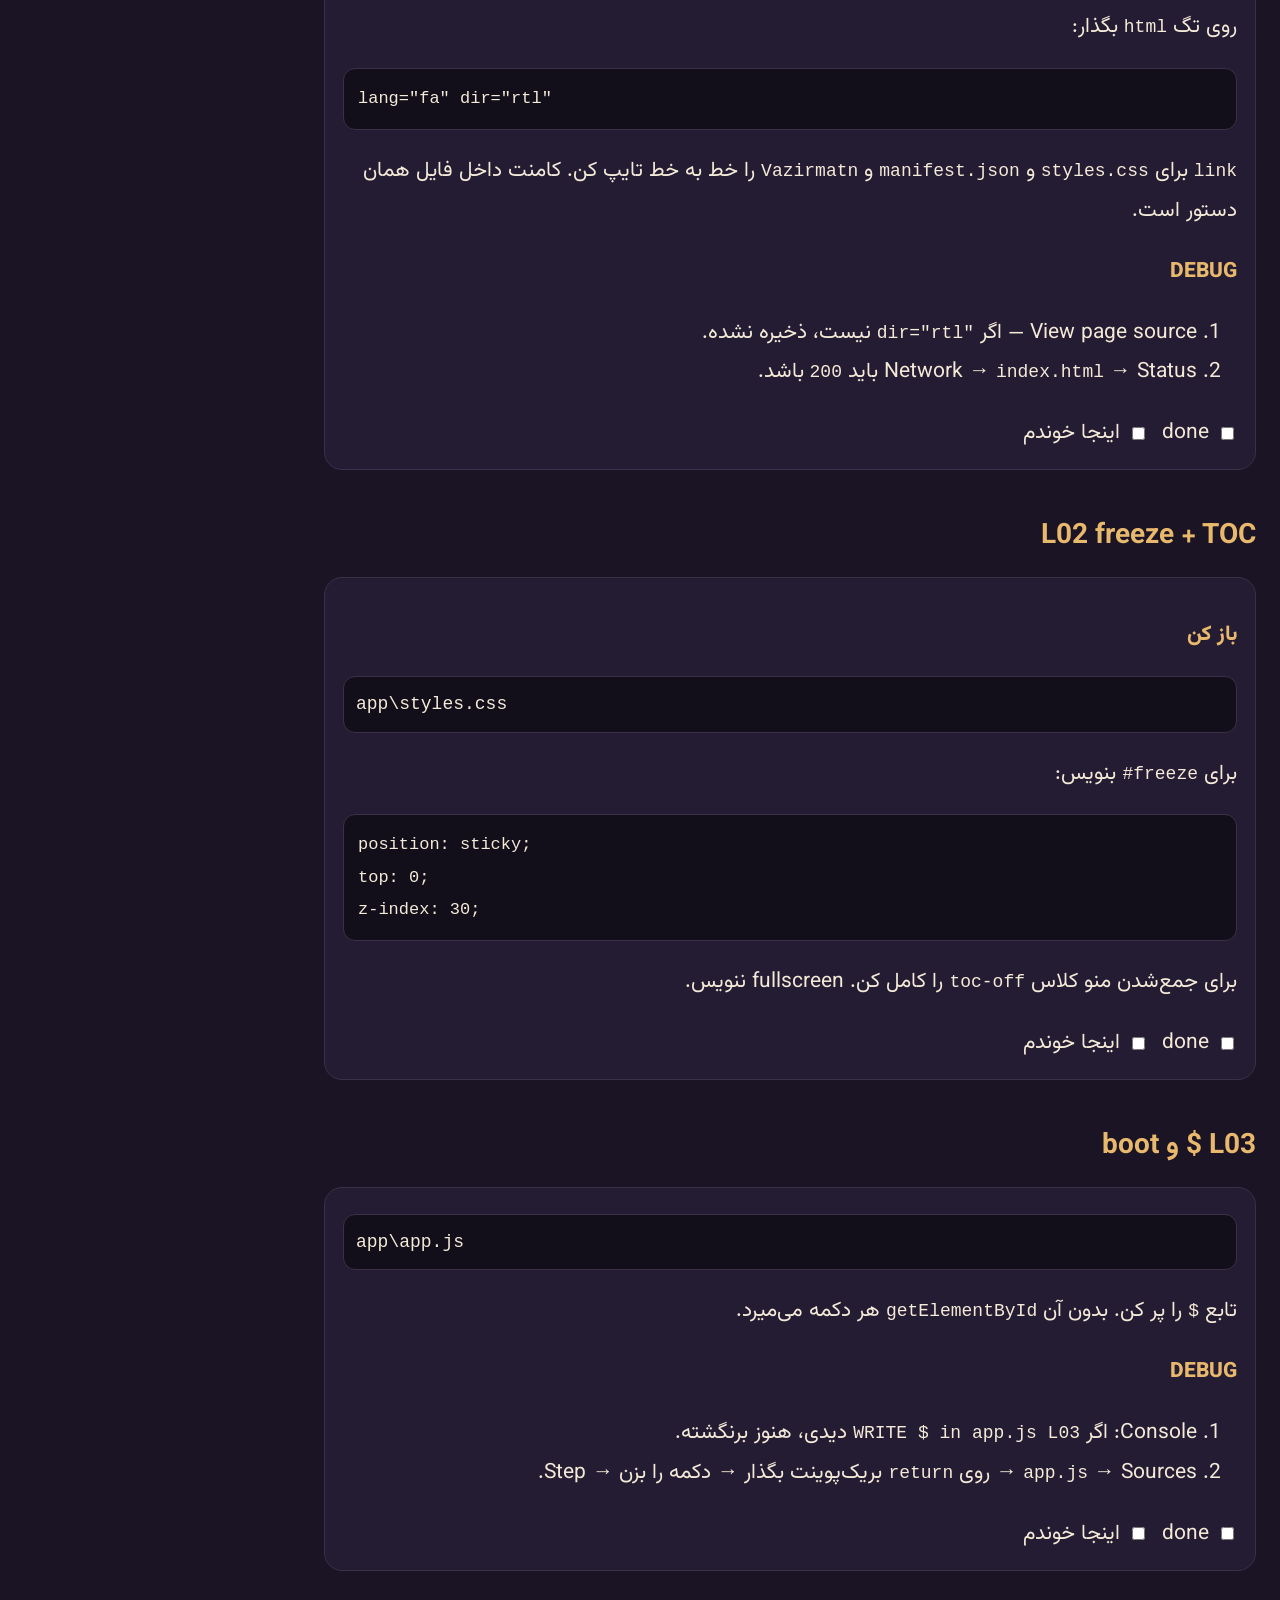
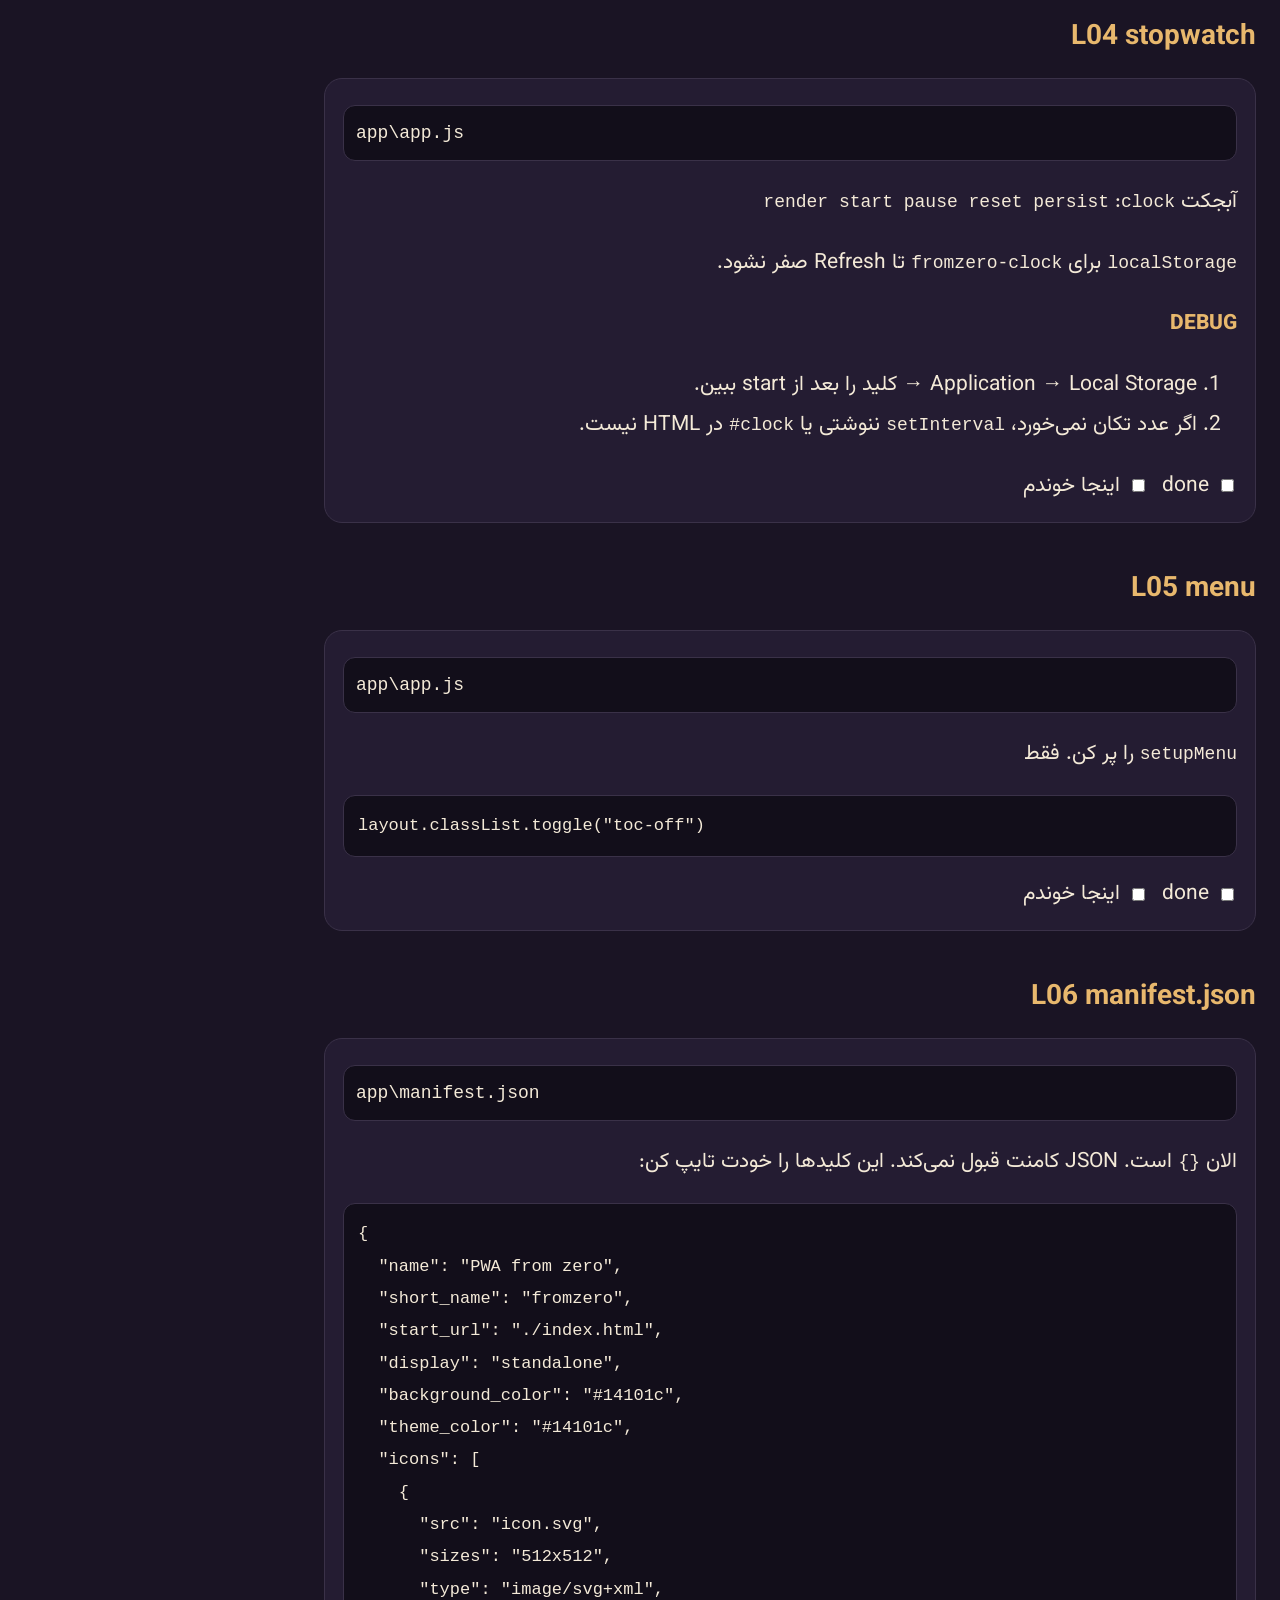
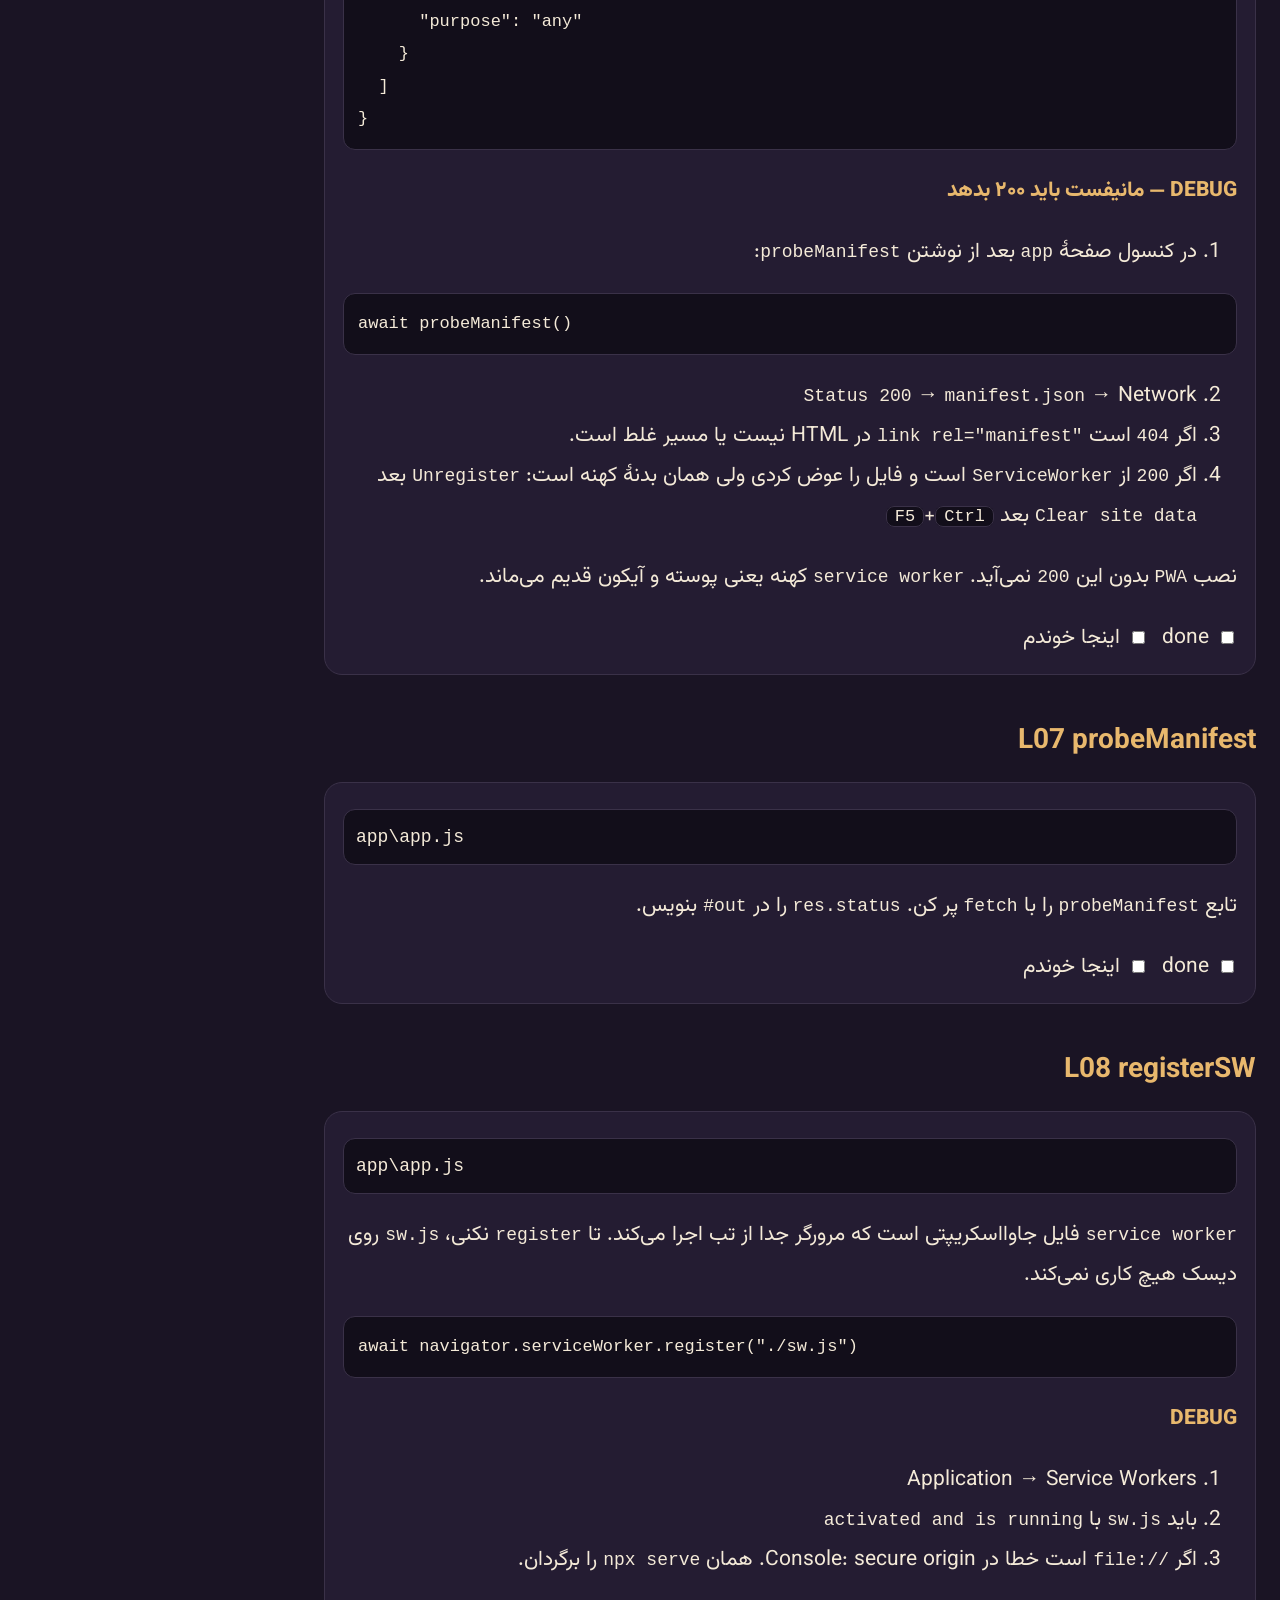
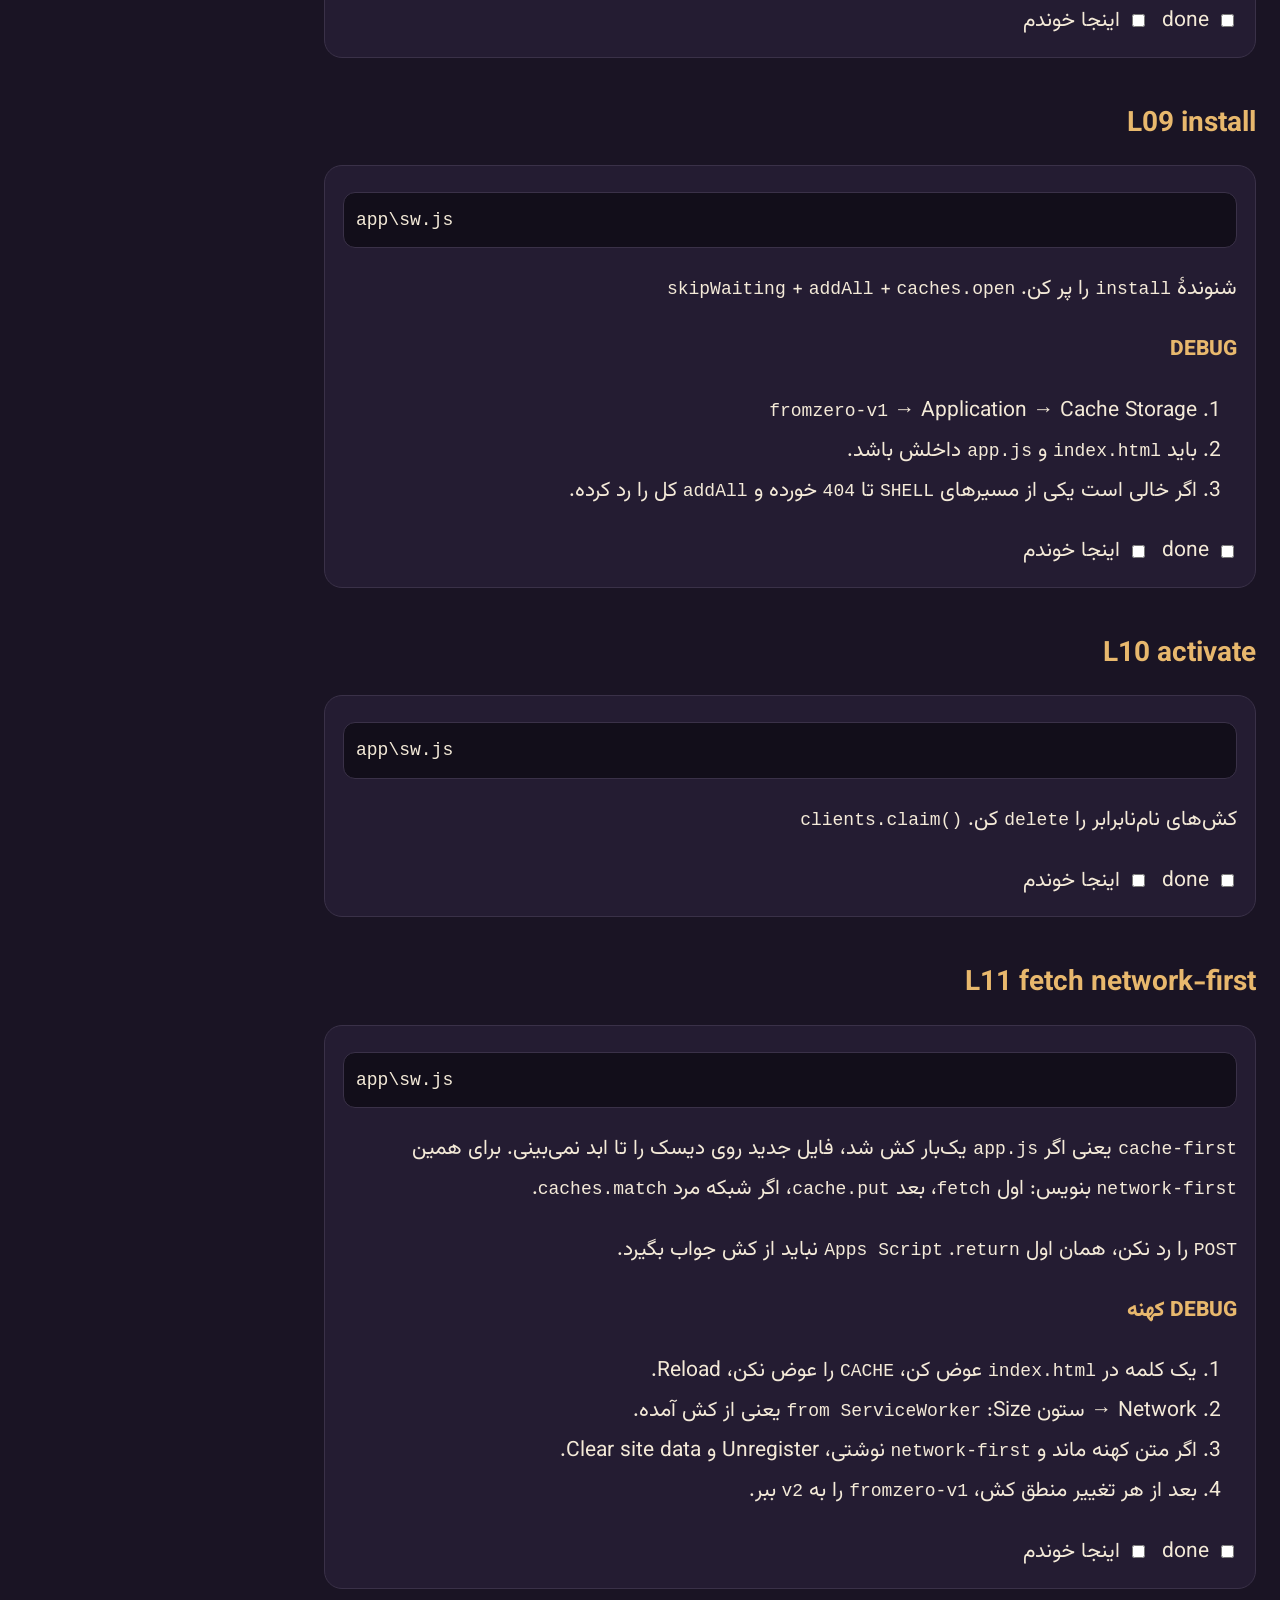
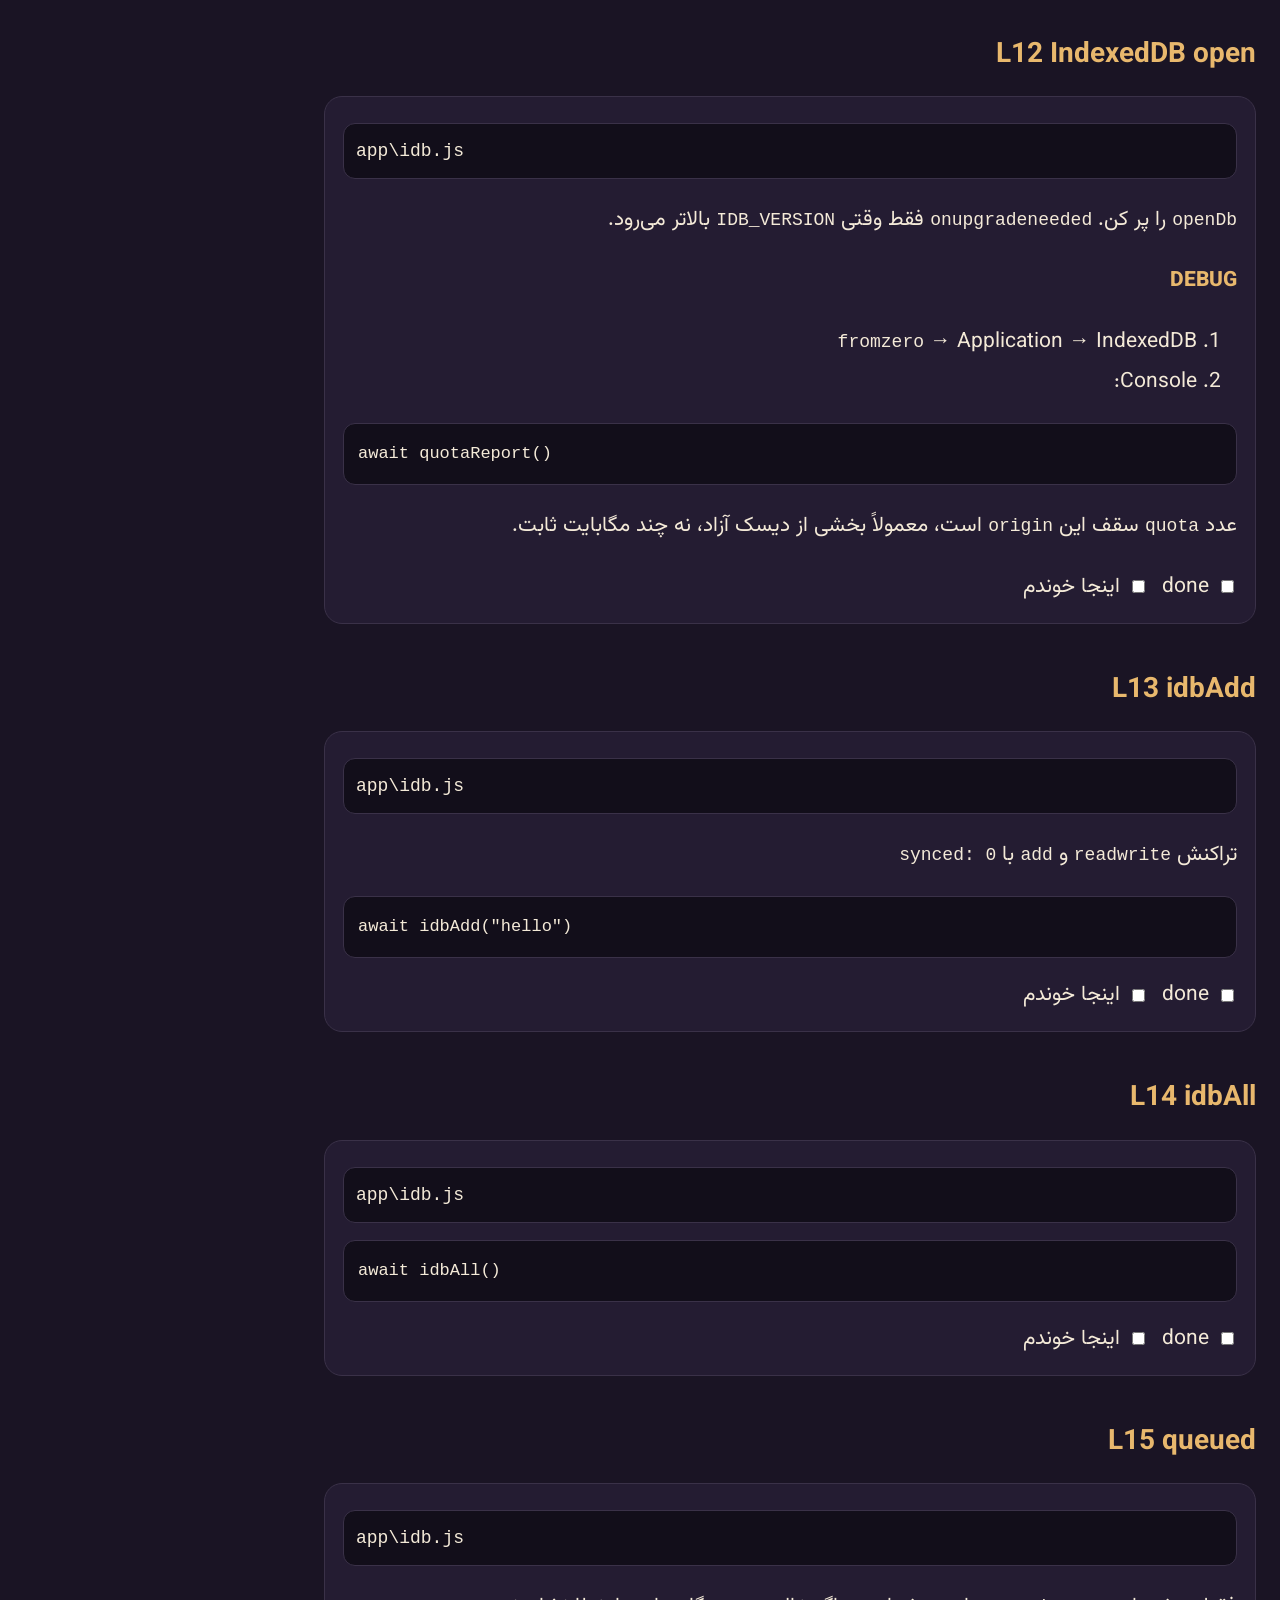
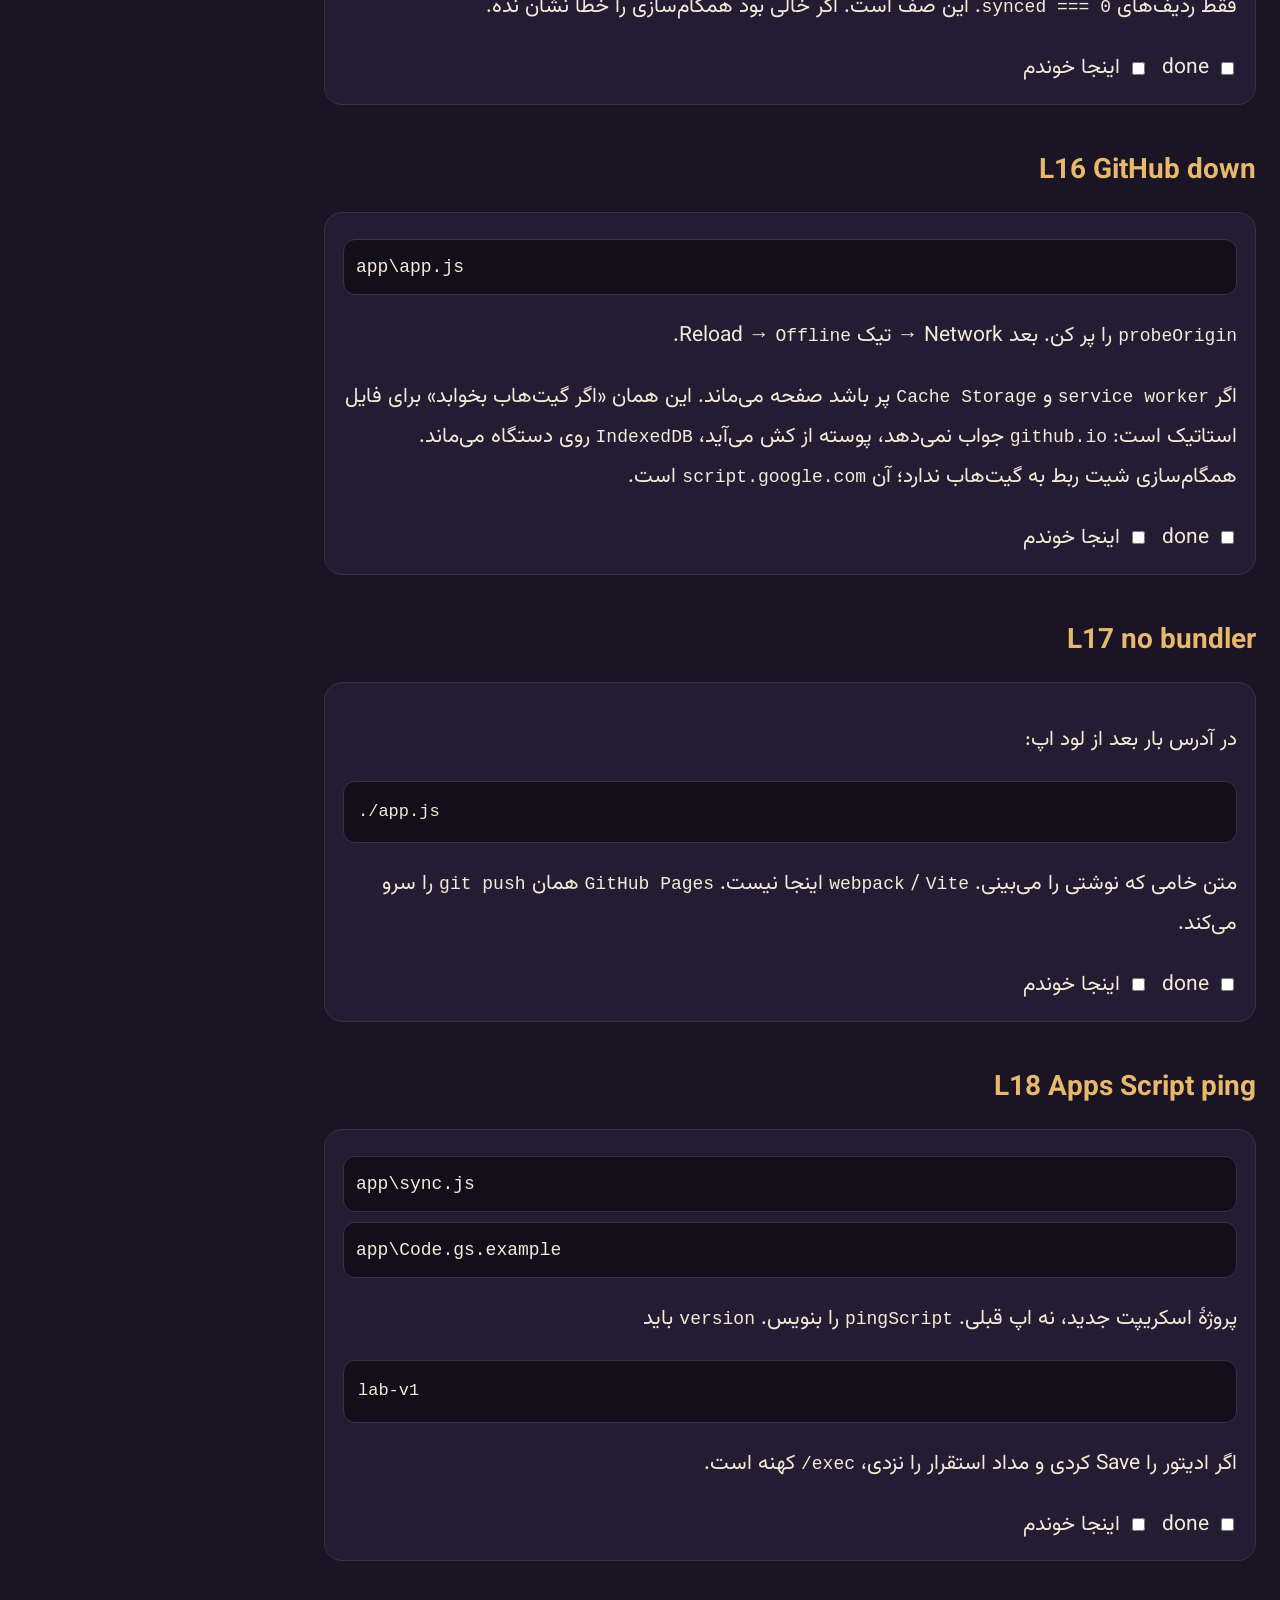
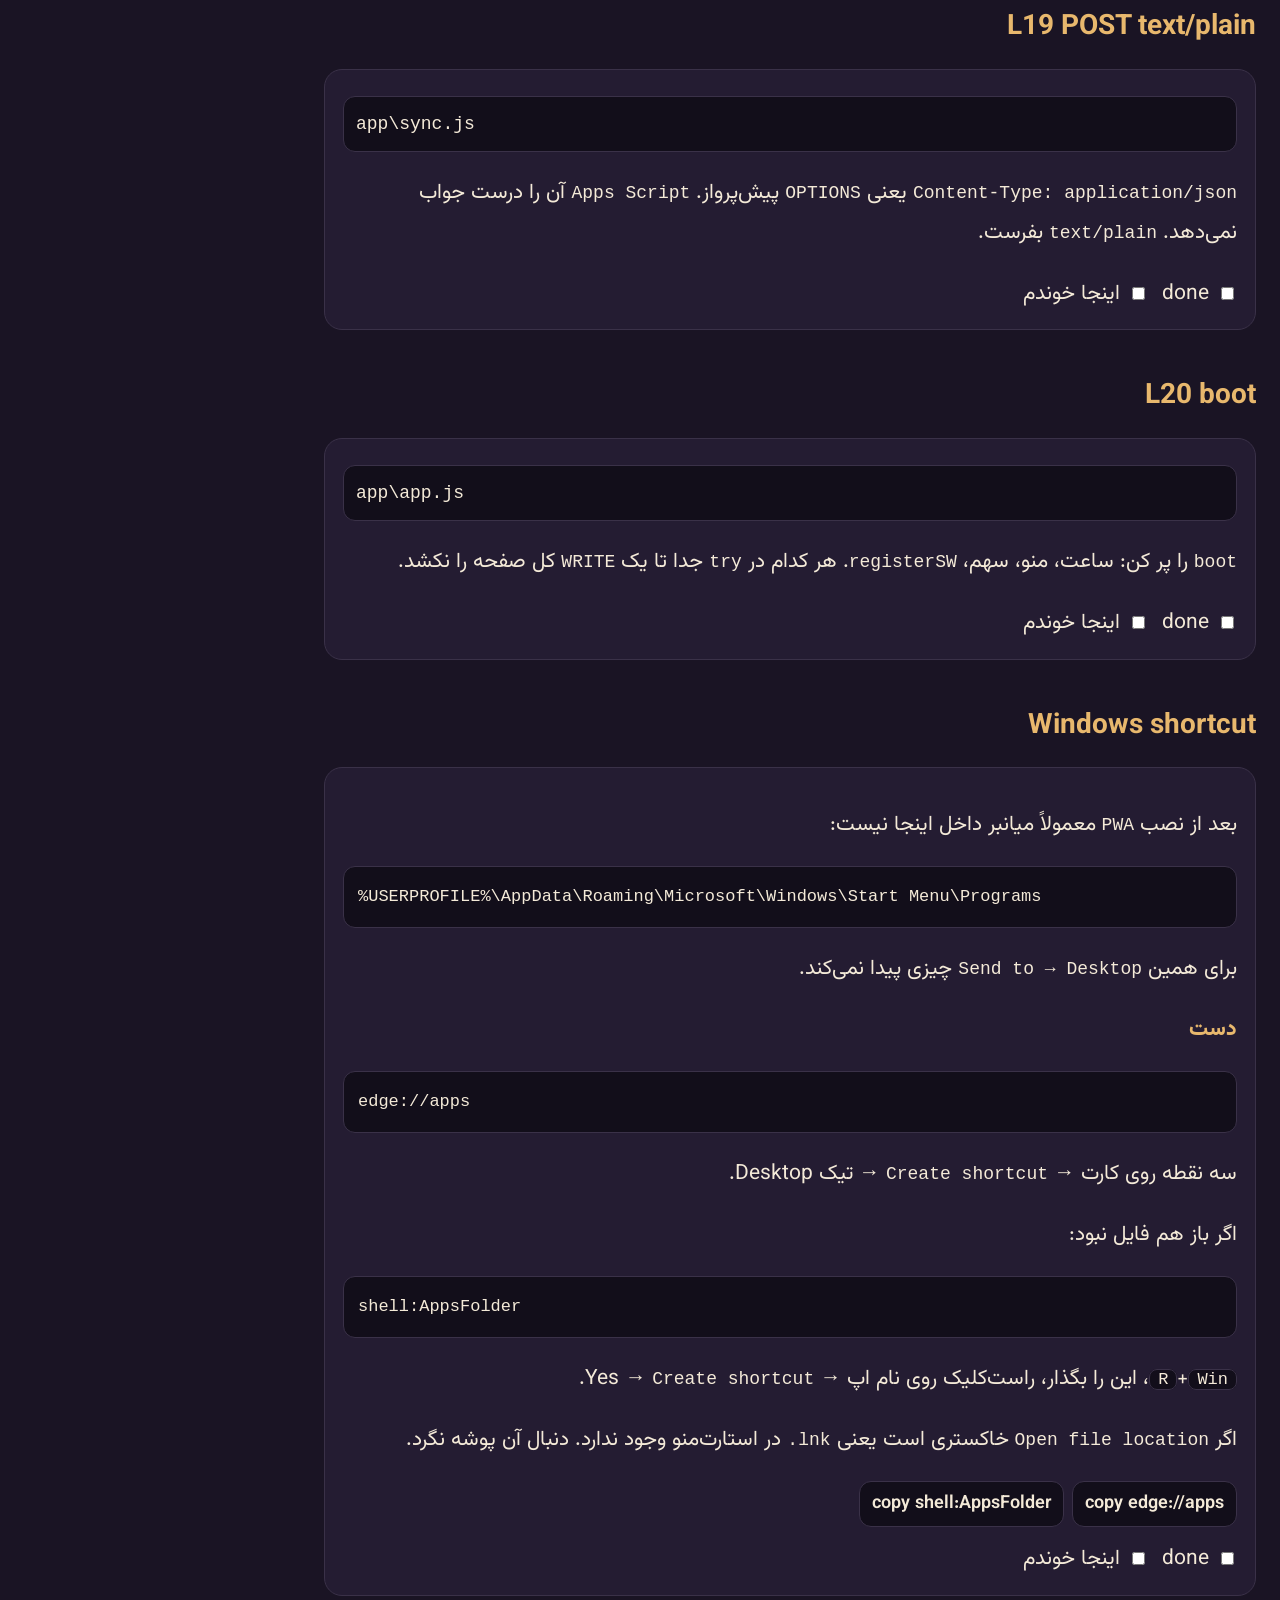
==== commit 718dec6d: "Turn the lab into files you write from zero, with a studio map only. The app lives in app/ as WRITE " ====
--- a/index.html
+++ b/index.html
@@ -3,165 +3,150 @@
 <head>
   <meta charset="utf-8" />
   <meta name="viewport" content="width=device-width, initial-scale=1" />
-  <meta name="theme-color" content="#0b1020" />
-  <title>PWA Lab</title>
-  <link rel="manifest" href="./manifest.json" />
+  <title>from zero — studio</title>
   <link rel="icon" href="./icon.svg" type="image/svg+xml" />
+  <link rel="preconnect" href="https://fonts.googleapis.com" />
+  <link rel="preconnect" href="https://fonts.gstatic.com" crossorigin />
+  <link href="https://fonts.googleapis.com/css2?family=Vazirmatn:wght@400;600;800&display=swap" rel="stylesheet" />
   <style>
     :root {
-      --bg: #0b1020;
-      --panel: #121a30;
-      --line: #243049;
-      --txt: #e8eefc;
-      --dim: #93a0bf;
-      --acc: #3ee0c2;
-      --warn: #ffb020;
-      --hot: #ff5d7a;
-      --ok: #5ee07a;
-      --hdr: 92px;
-      --toc: 280px;
+      --bg: #1a1424;
+      --panel: #241c32;
+      --line: #3a3148;
+      --txt: #f4ead8;
+      --dim: #c4b49a;
+      --gold: #e8b86d;
+      --mint: #7dcea0;
+      --rose: #e07a8a;
+      --hdr: 96px;
+      --toc: 300px;
     }
     * { box-sizing: border-box; }
     html, body {
       margin: 0;
       background: var(--bg);
       color: var(--txt);
-      font: 16px/1.75 "Segoe UI", Tahoma, sans-serif;
-    }
-    code, kbd, .mono {
+      font-family: Vazirmatn, Tahoma, sans-serif;
+      font-size: 21px;
+      line-height: 1.9;
+    }
+    code, kbd, pre, .mono {
       font-family: Consolas, "Cascadia Mono", monospace;
-      font-size: 0.92em;
+      font-size: 18px;
       direction: ltr;
       unicode-bidi: isolate;
     }
     kbd {
-      background: #1b2540;
+      background: #120e1a;
       border: 1px solid var(--line);
-      border-bottom-width: 2px;
-      border-radius: 6px;
-      padding: 0 6px;
-    }
-    a { color: var(--acc); }
+      border-radius: 8px;
+      padding: 0 8px;
+      font-size: 17px;
+    }
+    a { color: var(--gold); }
     .freeze {
       position: sticky;
       top: 0;
       z-index: 40;
-      background: rgba(11, 16, 32, 0.94);
-      backdrop-filter: blur(10px);
+      background: rgba(26, 20, 36, 0.96);
       border-bottom: 1px solid var(--line);
-      padding: 8px 12px;
-      display: grid;
-      gap: 8px;
+      padding: 10px 14px;
     }
     .row { display: flex; flex-wrap: wrap; gap: 8px; align-items: center; }
     .clock {
-      font: 700 28px/1 Consolas, monospace;
-      color: var(--warn);
+      font: 800 34px/1 Consolas, monospace;
+      color: var(--gold);
       min-width: 7ch;
       direction: ltr;
     }
-    button, .chip {
-      background: #1b2540;
+    button {
+      font: 600 18px Vazirmatn, sans-serif;
+      background: #120e1a;
       color: var(--txt);
       border: 1px solid var(--line);
-      border-radius: 10px;
-      padding: 6px 10px;
+      border-radius: 12px;
+      padding: 8px 12px;
       cursor: pointer;
     }
-    button:hover { border-color: var(--acc); }
-    .chip { font-size: 12px; color: var(--dim); }
-    .chip.on { color: var(--ok); border-color: var(--ok); }
-    .chip.off { color: var(--hot); border-color: var(--hot); }
+    button:hover { border-color: var(--gold); }
     .layout {
       display: grid;
       grid-template-columns: 1fr var(--toc);
-      gap: 0;
-      min-height: calc(100vh - var(--hdr));
-    }
-    .layout.notoc { grid-template-columns: 1fr; }
-    .layout.notoc #toc { display: none; }
-    main { padding: 18px 20px 80px; max-width: 920px; }
+    }
+    .layout.toc-off { grid-template-columns: 1fr 0; }
+    .layout.toc-off #toc { overflow: hidden; padding: 0; border: 0; }
     #toc {
       position: sticky;
       top: var(--hdr);
       height: calc(100vh - var(--hdr));
       overflow: auto;
       border-right: 1px solid var(--line);
-      background: #0e1528;
-      padding: 10px;
-    }
-    #toc details { margin-bottom: 6px; }
-    #toc summary {
-      cursor: pointer;
-      color: var(--acc);
-      font-weight: 700;
-      list-style: none;
+      background: #140f1e;
+      padding: 12px;
     }
     #toc a {
       display: block;
       color: var(--dim);
       text-decoration: none;
-      padding: 4px 6px;
-      border-radius: 8px;
-    }
-    #toc a:hover, #toc a.here { background: #1b2540; color: var(--txt); }
-    #toc a.done { color: var(--ok); }
-    #toc a.bled::after { content: " ●"; color: var(--hot); }
-    h1 { margin: 0 0 8px; font-size: 28px; }
-    h2 { margin: 36px 0 10px; color: var(--acc); scroll-margin-top: 110px; }
+      padding: 6px 8px;
+      border-radius: 10px;
+      font-size: 18px;
+    }
+    #toc a:hover, #toc a.here { background: #2a2238; color: var(--txt); }
+    #toc a.done { color: var(--mint); }
+    #toc a.bled::after { content: " ●"; color: var(--rose); }
+    main { padding: 20px 24px 96px; max-width: 980px; }
+    h1 { font-size: 36px; margin: 0 0 12px; }
+    h2 { font-size: 28px; color: var(--gold); scroll-margin-top: 120px; margin: 40px 0 12px; }
     .card {
       background: var(--panel);
       border: 1px solid var(--line);
-      border-radius: 16px;
-      padding: 14px;
-      margin: 12px 0;
-    }
-    .lab { border-color: #2a3d6a; }
-    .do { color: var(--warn); font-weight: 700; }
-    pre {
-      background: #070b16;
+      border-radius: 18px;
+      padding: 16px 18px;
+      margin: 14px 0;
+    }
+    .path {
+      background: #120e1a;
       border: 1px solid var(--line);
       border-radius: 12px;
-      padding: 12px;
+      padding: 10px 12px;
+      margin: 10px 0;
+      direction: ltr;
+      text-align: left;
+      font-family: Consolas, monospace;
+      font-size: 18px;
+    }
+    pre {
+      background: #120e1a;
+      border: 1px solid var(--line);
+      border-radius: 12px;
+      padding: 14px;
       overflow: auto;
       direction: ltr;
       text-align: left;
-      color: #cfe4ff;
+      font-size: 17px;
       white-space: pre-wrap;
     }
-    .out {
-      min-height: 2.4em;
-      background: #070b16;
-      border: 1px dashed var(--line);
-      border-radius: 12px;
-      padding: 10px;
-      direction: ltr;
-      text-align: left;
-      font-family: Consolas, monospace;
-      white-space: pre-wrap;
-    }
-    .flags { display: flex; gap: 10px; flex-wrap: wrap; margin-top: 10px; }
-    label.flag { display: flex; gap: 6px; align-items: center; cursor: pointer; }
-    .bleed { outline: 2px solid var(--hot); }
-    .meter {
-      height: 10px;
-      background: #070b16;
-      border-radius: 99px;
-      overflow: hidden;
-      border: 1px solid var(--line);
-    }
-    .meter > i { display: block; height: 100%; width: 0; background: var(--acc); }
+    .do { color: var(--gold); font-weight: 800; }
+    .flags { display: flex; gap: 14px; flex-wrap: wrap; margin-top: 12px; }
+    label.flag { display: flex; gap: 8px; align-items: center; cursor: pointer; }
+    .bleed { outline: 3px solid var(--rose); }
     .search {
       width: 100%;
-      background: #070b16;
+      font: 18px Vazirmatn, sans-serif;
+      background: #120e1a;
+      color: var(--txt);
       border: 1px solid var(--line);
-      color: var(--txt);
-      border-radius: 10px;
-      padding: 8px;
-    }
+      border-radius: 12px;
+      padding: 10px 12px;
+    }
+    .meter { height: 10px; background: #120e1a; border-radius: 99px; overflow: hidden; margin-top: 8px; }
+    .meter > i { display: block; height: 100%; width: 0; background: var(--gold); }
+    details.card summary { cursor: pointer; font-weight: 800; color: var(--gold); }
     @media (max-width: 900px) {
-      .layout { grid-template-columns: 1fr; }
-      #toc { position: relative; top: 0; height: auto; border-right: 0; border-bottom: 1px solid var(--line); }
+      .layout, .layout.toc-off { grid-template-columns: 1fr; }
+      #toc { position: relative; top: 0; height: auto; }
+      .layout.toc-off #toc { display: none; }
     }
   </style>
 </head>
@@ -172,335 +157,350 @@
       <button type="button" id="swStart">start</button>
       <button type="button" id="swPause">pause</button>
       <button type="button" id="swReset">reset</button>
-      <span class="chip" id="onlineChip">online</span>
-      <span class="chip" id="swChip">service worker</span>
-      <span class="chip" id="quotaChip">quota</span>
-      <button type="button" id="tocToggle">TOC</button>
-      <button type="button" id="focusBtn">focus</button>
-      <label class="flag"><input type="checkbox" id="freezeLock" checked /> freeze</label>
+      <button type="button" id="btnMenu">menu</button>
+      <span id="onlineChip" class="mono">online</span>
     </div>
-    <div class="meter" title="chapters done"><i id="progBar"></i></div>
+    <div class="meter"><i id="progBar"></i></div>
   </header>
 
   <div class="layout" id="layout">
     <main id="main">
-      <h1>PWA Lab</h1>
-      <p>این صفحه خودش آزمایش است. اپ قبلی را باز نکن. هر اصطلاح انگلیسی را همان‌طور بخوان. اگر گیر کردی روی همان بلوک بزن:</p>
-      <p><code>اینجا خوندم</code></p>
-      <p>دفعهٔ بعد همان‌جا زرد است و اسکرول همان نقطه برمی‌گردد.</p>
-
+      <h1>کد را در فایل بنویس</h1>
       <div class="card">
-        <input class="search" id="q" placeholder="search: service worker, IndexedDB, manifest, shortcut..." />
-      </div>
-
-      <h2 id="c-map">نقشه</h2>
+        <p>این صفحه نقشه و دیباگ است. اپ را اینجا تمام‌شده نده‌ام. پرونده‌ها را در ادیتور باز کن:</p>
+        <div class="path">D:\pwa-workshop\app\</div>
+        <p>هر درس یک <code>WRITE Lxx</code> داخل همان فایل است. همان را پر کن، ذخیره کن، مرورگر را Reload کن، <kbd>F12</kbd> را بخوان.</p>
+        <p>منو با دکمهٔ <code>menu</code> جمع می‌شود. تمام‌صفحه لازم نیست.</p>
+      </div>
       <div class="card">
-        <p>ترتیب دست:</p>
-        <ol>
-          <li>کرنومتر بالا را <code>start</code> کن.</li>
-          <li>از <code>Windows shortcut</code> شروع کن اگر میانبر را پیدا نکردی.</li>
-          <li>بعد <code>service worker</code> را با دست در <code>DevTools</code> ببین.</li>
-          <li>بعد <code>manifest.json</code> باید <code>200</code> بدهد.</li>
-          <li>بعد سهم <code>IndexedDB</code> را از خود مرورگر بگیر، حدس نزن.</li>
-        </ol>
-      </div>
-
-      <h2 id="c-win">Windows shortcut</h2>
+        <input class="search" id="q" placeholder="search: service worker, IndexedDB, manifest..." />
+      </div>
+
+      <h2 id="how">چطور کار کن</h2>
+      <div class="card">
+        <ol>
+          <li>در Cursor پوشه را باز کن، نه مخزن اپ قبلی.</li>
+        </ol>
+        <div class="path">D:\pwa-workshop</div>
+        <ol start="2">
+          <li>اپ را با پروتکل <code>http</code> باز کن. <code>file://</code> برای <code>service worker</code> کافی نیست.</li>
+        </ol>
+        <pre>npx --yes serve "D:\pwa-workshop\app" -p 5500</pre>
+        <p>بعد:</p>
+        <div class="path">http://localhost:5500</div>
+        <ol start="3">
+          <li>کنسول را باز بگذار. هر تابع نانوشته <code>Error: WRITE ...</code> می‌دهد. همان خط را در فایل پیدا کن و بنویس.</li>
+        </ol>
+      </div>
+
+      <h2 id="l01">L01 html</h2>
+      <div class="card lab" data-lab="l01">
+        <p class="do">باز کن</p>
+        <div class="path">app\index.html</div>
+        <p>روی تگ <code>html</code> بگذار:</p>
+        <pre>lang="fa" dir="rtl"</pre>
+        <p><code>link</code> برای <code>styles.css</code> و <code>manifest.json</code> و <code>Vazirmatn</code> را خط به خط تایپ کن. کامنت داخل فایل همان دستور است.</p>
+        <p class="do">DEBUG</p>
+        <ol>
+          <li>View page source — اگر <code>dir="rtl"</code> نیست، ذخیره نشده.</li>
+          <li>Network → <code>index.html</code> → Status باید <code>200</code> باشد.</li>
+        </ol>
+        <div class="flags" data-id="l01"></div>
+      </div>
+
+      <h2 id="l02">L02 freeze + TOC</h2>
+      <div class="card lab" data-lab="l02">
+        <p class="do">باز کن</p>
+        <div class="path">app\styles.css</div>
+        <p>برای <code>#freeze</code> بنویس:</p>
+        <pre>position: sticky;
+top: 0;
+z-index: 30;</pre>
+        <p>برای جمع‌شدن منو کلاس <code>toc-off</code> را کامل کن. fullscreen ننویس.</p>
+        <div class="flags" data-id="l02"></div>
+      </div>
+
+      <h2 id="l03">L03 $ و boot</h2>
+      <div class="card lab" data-lab="l03">
+        <div class="path">app\app.js</div>
+        <p>تابع <code>$</code> را پر کن. بدون آن <code>getElementById</code> هر دکمه می‌میرد.</p>
+        <p class="do">DEBUG</p>
+        <ol>
+          <li>Console: اگر <code>WRITE $ in app.js L03</code> دیدی، هنوز برنگشته.</li>
+          <li>Sources → <code>app.js</code> → روی <code>return</code> بریک‌پوینت بگذار → دکمه را بزن → Step.</li>
+        </ol>
+        <div class="flags" data-id="l03"></div>
+      </div>
+
+      <h2 id="l04">L04 stopwatch</h2>
+      <div class="card lab" data-lab="l04">
+        <div class="path">app\app.js</div>
+        <p>آبجکت <code>clock</code>: <code>render start pause reset persist</code></p>
+        <p><code>localStorage</code> برای <code>fromzero-clock</code> تا Refresh صفر نشود.</p>
+        <p class="do">DEBUG</p>
+        <ol>
+          <li>Application → Local Storage → کلید را بعد از start ببین.</li>
+          <li>اگر عدد تکان نمی‌خورد، <code>setInterval</code> ننوشتی یا <code>#clock</code> در HTML نیست.</li>
+        </ol>
+        <div class="flags" data-id="l04"></div>
+      </div>
+
+      <h2 id="l05">L05 menu</h2>
+      <div class="card lab" data-lab="l05">
+        <div class="path">app\app.js</div>
+        <p><code>setupMenu</code> را پر کن. فقط</p>
+        <pre>layout.classList.toggle("toc-off")</pre>
+        <div class="flags" data-id="l05"></div>
+      </div>
+
+      <h2 id="l06">L06 manifest.json</h2>
+      <div class="card lab" data-lab="l06">
+        <div class="path">app\manifest.json</div>
+        <p>الان <code>{}</code> است. JSON کامنت قبول نمی‌کند. این کلیدها را خودت تایپ کن:</p>
+        <pre>{
+  "name": "PWA from zero",
+  "short_name": "fromzero",
+  "start_url": "./index.html",
+  "display": "standalone",
+  "background_color": "#14101c",
+  "theme_color": "#14101c",
+  "icons": [
+    {
+      "src": "icon.svg",
+      "sizes": "512x512",
+      "type": "image/svg+xml",
+      "purpose": "any"
+    }
+  ]
+}</pre>
+        <p class="do">DEBUG — مانیفست باید ۲۰۰ بدهد</p>
+        <ol>
+          <li>در کنسول صفحهٔ <code>app</code> بعد از نوشتن <code>probeManifest</code>:</li>
+        </ol>
+        <pre>await probeManifest()</pre>
+        <ol start="2">
+          <li>Network → <code>manifest.json</code> → <code>Status 200</code></li>
+          <li>اگر <code>404</code> است <code>link rel="manifest"</code> در HTML نیست یا مسیر غلط است.</li>
+          <li>اگر <code>200</code> از <code>ServiceWorker</code> است و فایل را عوض کردی ولی همان بدنهٔ کهنه است: <code>Unregister</code> بعد <code>Clear site data</code> بعد <kbd>Ctrl</kbd>+<kbd>F5</kbd></li>
+        </ol>
+        <p>نصب <code>PWA</code> بدون این <code>200</code> نمی‌آید. <code>service worker</code> کهنه یعنی پوسته و آیکون قدیم می‌ماند.</p>
+        <div class="flags" data-id="l06"></div>
+      </div>
+
+      <h2 id="l07">L07 probeManifest</h2>
+      <div class="card lab" data-lab="l07">
+        <div class="path">app\app.js</div>
+        <p>تابع <code>probeManifest</code> را با <code>fetch</code> پر کن. <code>res.status</code> را در <code>#out</code> بنویس.</p>
+        <div class="flags" data-id="l07"></div>
+      </div>
+
+      <h2 id="l08">L08 registerSW</h2>
+      <div class="card lab" data-lab="l08">
+        <div class="path">app\app.js</div>
+        <p><code>service worker</code> فایل جاوااسکریپتی است که مرورگر جدا از تب اجرا می‌کند. تا <code>register</code> نکنی، <code>sw.js</code> روی دیسک هیچ کاری نمی‌کند.</p>
+        <pre>await navigator.serviceWorker.register("./sw.js")</pre>
+        <p class="do">DEBUG</p>
+        <ol>
+          <li>Application → Service Workers</li>
+          <li>باید <code>sw.js</code> با <code>activated and is running</code></li>
+          <li>اگر <code>file://</code> است خطا در Console: secure origin. همان <code>npx serve</code> را برگردان.</li>
+        </ol>
+        <div class="flags" data-id="l08"></div>
+      </div>
+
+      <h2 id="l09">L09 install</h2>
+      <div class="card lab" data-lab="l09">
+        <div class="path">app\sw.js</div>
+        <p>شنوندهٔ <code>install</code> را پر کن. <code>caches.open</code> + <code>addAll</code> + <code>skipWaiting</code></p>
+        <p class="do">DEBUG</p>
+        <ol>
+          <li>Application → Cache Storage → <code>fromzero-v1</code></li>
+          <li>باید <code>index.html</code> و <code>app.js</code> داخلش باشد.</li>
+          <li>اگر خالی است یکی از مسیرهای <code>SHELL</code> تا <code>404</code> خورده و <code>addAll</code> کل را رد کرده.</li>
+        </ol>
+        <div class="flags" data-id="l09"></div>
+      </div>
+
+      <h2 id="l10">L10 activate</h2>
+      <div class="card lab" data-lab="l10">
+        <div class="path">app\sw.js</div>
+        <p>کش‌های نام‌نابرابر را <code>delete</code> کن. <code>clients.claim()</code></p>
+        <div class="flags" data-id="l10"></div>
+      </div>
+
+      <h2 id="l11">L11 fetch network-first</h2>
+      <div class="card lab" data-lab="l11">
+        <div class="path">app\sw.js</div>
+        <p><code>cache-first</code> یعنی اگر <code>app.js</code> یک‌بار کش شد، فایل جدید روی دیسک را تا ابد نمی‌بینی. برای همین <code>network-first</code> بنویس: اول <code>fetch</code>، بعد <code>cache.put</code>، اگر شبکه مرد <code>caches.match</code>.</p>
+        <p><code>POST</code> را رد نکن، همان اول <code>return</code>. <code>Apps Script</code> نباید از کش جواب بگیرد.</p>
+        <p class="do">DEBUG کهنه</p>
+        <ol>
+          <li>یک کلمه در <code>index.html</code> عوض کن، <code>CACHE</code> را عوض نکن، Reload.</li>
+          <li>Network → ستون Size: <code>from ServiceWorker</code> یعنی از کش آمده.</li>
+          <li>اگر متن کهنه ماند و <code>network-first</code> نوشتی، Unregister و Clear site data.</li>
+          <li>بعد از هر تغییر منطق کش، <code>fromzero-v1</code> را به <code>v2</code> ببر.</li>
+        </ol>
+        <div class="flags" data-id="l11"></div>
+      </div>
+
+      <h2 id="l12">L12 IndexedDB open</h2>
+      <div class="card lab" data-lab="l12">
+        <div class="path">app\idb.js</div>
+        <p><code>openDb</code> را پر کن. <code>onupgradeneeded</code> فقط وقتی <code>IDB_VERSION</code> بالاتر می‌رود.</p>
+        <p class="do">DEBUG</p>
+        <ol>
+          <li>Application → IndexedDB → <code>fromzero</code></li>
+          <li>Console:</li>
+        </ol>
+        <pre>await quotaReport()</pre>
+        <p>عدد <code>quota</code> سقف این <code>origin</code> است، معمولاً بخشی از دیسک آزاد، نه چند مگابایت ثابت.</p>
+        <div class="flags" data-id="l12"></div>
+      </div>
+
+      <h2 id="l13">L13 idbAdd</h2>
+      <div class="card lab" data-lab="l13">
+        <div class="path">app\idb.js</div>
+        <p>تراکنش <code>readwrite</code> و <code>add</code> با <code>synced: 0</code></p>
+        <pre>await idbAdd("hello")</pre>
+        <div class="flags" data-id="l13"></div>
+      </div>
+
+      <h2 id="l14">L14 idbAll</h2>
+      <div class="card lab" data-lab="l14">
+        <div class="path">app\idb.js</div>
+        <pre>await idbAll()</pre>
+        <div class="flags" data-id="l14"></div>
+      </div>
+
+      <h2 id="l15">L15 queued</h2>
+      <div class="card lab" data-lab="l15">
+        <div class="path">app\idb.js</div>
+        <p>فقط ردیف‌های <code>synced === 0</code>. این صف است. اگر خالی بود همگام‌سازی را خطا نشان نده.</p>
+        <div class="flags" data-id="l15"></div>
+      </div>
+
+      <h2 id="l16">L16 GitHub down</h2>
+      <div class="card lab" data-lab="l16">
+        <div class="path">app\app.js</div>
+        <p><code>probeOrigin</code> را پر کن. بعد Network → تیک <code>Offline</code> → Reload.</p>
+        <p>اگر <code>service worker</code> و <code>Cache Storage</code> پر باشد صفحه می‌ماند. این همان «اگر گیت‌هاب بخوابد» برای فایل استاتیک است: <code>github.io</code> جواب نمی‌دهد، پوسته از کش می‌آید، <code>IndexedDB</code> روی دستگاه می‌ماند. همگام‌سازی شیت ربط به گیت‌هاب ندارد؛ آن <code>script.google.com</code> است.</p>
+        <div class="flags" data-id="l16"></div>
+      </div>
+
+      <h2 id="l17">L17 no bundler</h2>
+      <div class="card lab" data-lab="l17">
+        <p>در آدرس بار بعد از لود اپ:</p>
+        <pre>./app.js</pre>
+        <p>متن خامی که نوشتی را می‌بینی. <code>Vite</code> / <code>webpack</code> اینجا نیست. <code>GitHub Pages</code> همان <code>git push</code> را سرو می‌کند.</p>
+        <div class="flags" data-id="l17"></div>
+      </div>
+
+      <h2 id="l18">L18 Apps Script ping</h2>
+      <div class="card lab" data-lab="l18">
+        <div class="path">app\sync.js</div>
+        <div class="path">app\Code.gs.example</div>
+        <p>پروژهٔ اسکریپت جدید، نه اپ قبلی. <code>pingScript</code> را بنویس. <code>version</code> باید</p>
+        <pre>lab-v1</pre>
+        <p>اگر ادیتور را Save کردی و مداد استقرار را نزدی، <code>/exec</code> کهنه است.</p>
+        <div class="flags" data-id="l18"></div>
+      </div>
+
+      <h2 id="l19">L19 POST text/plain</h2>
+      <div class="card lab" data-lab="l19">
+        <div class="path">app\sync.js</div>
+        <p><code>Content-Type: application/json</code> یعنی <code>OPTIONS</code> پیش‌پرواز. <code>Apps Script</code> آن را درست جواب نمی‌دهد. <code>text/plain</code> بفرست.</p>
+        <div class="flags" data-id="l19"></div>
+      </div>
+
+      <h2 id="l20">L20 boot</h2>
+      <div class="card lab" data-lab="l20">
+        <div class="path">app\app.js</div>
+        <p><code>boot</code> را پر کن: ساعت، منو، سهم، <code>registerSW</code>. هر کدام در <code>try</code> جدا تا یک <code>WRITE</code> کل صفحه را نکشد.</p>
+        <div class="flags" data-id="l20"></div>
+      </div>
+
+      <h2 id="win">Windows shortcut</h2>
       <div class="card lab" data-lab="win">
-        <p class="do">این کار را الان بکن. حدس نزن.</p>
-        <p>بعد از نصب <code>PWA</code> در <code>Edge</code> معمولاً فایل میانبر داخل اینجا نیست:</p>
+        <p>بعد از نصب <code>PWA</code> معمولاً میانبر داخل اینجا نیست:</p>
         <pre>%USERPROFILE%\AppData\Roaming\Microsoft\Windows\Start Menu\Programs</pre>
-        <p>چون <code>Edge</code> آن را مثل برنامهٔ کلاسیک ویندوز ثبت می‌کند، نه یک <code>.lnk</code> داخل استارت‌منو. برای همین <code>Send to → Desktop</code> روی چیزی که پیدا نمی‌کنی کار نمی‌کند.</p>
-        <p class="do">مسیر درست ۱</p>
-        <ol>
-          <li>نوار آدرس <code>Edge</code>:</li>
-        </ol>
+        <p>برای همین <code>Send to → Desktop</code> چیزی پیدا نمی‌کند.</p>
+        <p class="do">دست</p>
         <pre>edge://apps</pre>
-        <ol start="2">
-          <li>کارت اپ را پیدا کن.</li>
-          <li>روی <code>⋯</code> بزن.</li>
-          <li><code>Create shortcut</code></li>
-          <li>تیک <code>Desktop</code> را بگذار. اگر خواستی <code>Start menu</code> هم.</li>
-        </ol>
-        <p class="do">مسیر درست ۲ اگر کارت را در <code>edge://apps</code> دیدی ولی میانبر دسکتاپ نیامد</p>
-        <ol>
-          <li><kbd>Win</kbd> + <kbd>R</kbd></li>
-          <li>این را عیناً بگذار:</li>
-        </ol>
+        <p>سه نقطه روی کارت → <code>Create shortcut</code> → تیک Desktop.</p>
+        <p>اگر باز هم فایل نبود:</p>
         <pre>shell:AppsFolder</pre>
-        <ol start="3">
-          <li>نام اپ را پیدا کن.</li>
-          <li>راست‌کلیک → <code>Create shortcut</code></li>
-          <li>ویندوز می‌گوید میانبر باید روی دسکتاپ ساخته شود. <code>Yes</code>.</li>
-        </ol>
-        <p class="do">مسیر درست ۳ پین بدون فایل میانبر</p>
-        <ol>
-          <li>استارت را باز کن، اسم اپ را جستجو کن.</li>
-          <li>راست‌کلیک → <code>Pin to Start</code> یا <code>Pin to taskbar</code>.</li>
-        </ol>
-        <p>اگر <code>Open file location</code> خاکستری است یعنی <code>.lnk</code> در پوشهٔ برنامه‌ها وجود ندارد. دنبال آن پوشه نگرد. از <code>shell:AppsFolder</code> بساز.</p>
+        <p><kbd>Win</kbd>+<kbd>R</kbd>، این را بگذار، راست‌کلیک روی نام اپ → <code>Create shortcut</code> → Yes.</p>
+        <p>اگر <code>Open file location</code> خاکستری است یعنی <code>.lnk</code> در استارت‌منو وجود ندارد. دنبال آن پوشه نگرد.</p>
         <div class="row">
           <button type="button" data-copy="edge://apps">copy edge://apps</button>
           <button type="button" data-copy="shell:AppsFolder">copy shell:AppsFolder</button>
-          <button type="button" data-copy="%APPDATA%\Microsoft\Windows\Start Menu\Programs">copy Start Menu path</button>
         </div>
         <div class="flags" data-id="win"></div>
       </div>
-
-      <h2 id="c-sw">service worker چیست، با دست</h2>
-      <div class="card lab" data-lab="sw">
-        <p><code>service worker</code> یک فایل جاوااسکریپت است که مرورگر جدا از تب اجرا می‌کند. بین صفحه و شبکه می‌نشیند. درخواست <code>GET</code> را می‌تواند از شبکه بگیرد یا از <code>Cache Storage</code> جواب بدهد.</p>
-        <p class="do">الان روی همین صفحه</p>
-        <ol>
-          <li><kbd>F12</kbd></li>
-          <li>تب <code>Application</code> (در <code>Chrome/Edge</code>)</li>
-          <li>چپ: <code>Service Workers</code></li>
-          <li>باید <code>sw.js</code> این پروژه را ببینی، <code>Status</code> معمولاً <code>activated and is running</code></li>
-          <li>پایین‌تر: <code>Cache Storage</code> → <code>pwa-lab-v1</code> → باید <code>index.html</code> و <code>manifest.json</code> داخلش باشد</li>
-        </ol>
-        <p>اگر آنجا چیزی نیست، یعنی هنوز ثبت نشده. دکمهٔ زیر را بزن، بعد همان تب را Refresh کن.</p>
-        <div class="row">
-          <button type="button" id="swReg">register sw.js</button>
-          <button type="button" id="swUnreg">unregister</button>
-          <button type="button" id="swStatus">read status</button>
-        </div>
-        <div class="out" id="swOut">—</div>
-        <p class="do">آزمایش قطع شبکه</p>
-        <ol>
-          <li>در <code>DevTools</code> تب <code>Network</code> → تیک <code>Offline</code></li>
-          <li>صفحه را Reload کن</li>
-          <li>اگر <code>service worker</code> و <code>Cache Storage</code> پر باشد، همین صفحه باید باز بماند</li>
-          <li>تیک <code>Offline</code> را بردار</li>
-        </ol>
-        <p>این یعنی <code>service worker</code>: وقتی شبکه مرد، فایل‌های کش‌شده را می‌دهد. نظریه جدا ندارد. همان چیزی است که دیدی.</p>
-        <div class="flags" data-id="sw"></div>
-      </div>
-
-      <h2 id="c-manifest">manifest باید ۲۰۰ بدهد</h2>
-      <div class="card lab" data-lab="manifest">
-        <p>نصب <code>PWA</code> وقتی شروع می‌شود که مرورگر این فایل را با <code>HTTP 200</code> بگیرد:</p>
-        <pre>./manifest.json</pre>
-        <p>اگر <code>404</code> یا <code>Failed</code> باشد، دکمهٔ نصب نمی‌آید. اگر <code>service worker</code> کهنه باشد، گاهی نسخهٔ قدیمی <code>manifest</code> را از کش می‌دهد؛ نصب کهنه می‌ماند.</p>
-        <p class="do">دست ۱ روی همین فایل</p>
-        <div class="row">
-          <button type="button" id="manFetch">fetch manifest.json</button>
-          <button type="button" id="manHard">fetch with cache: reload</button>
-        </div>
-        <div class="out" id="manOut">—</div>
-        <p class="do">دست ۲ در Network</p>
-        <ol>
-          <li><kbd>F12</kbd> → <code>Network</code></li>
-          <li>فیلتر: <code>manifest</code></li>
-          <li>Reload</li>
-          <li>روی ردیف <code>manifest.json</code> کلیک کن</li>
-          <li>نگاه کن: <code>Status</code> باید <code>200</code> باشد</li>
-          <li>ستون <code>Size</code>: اگر نوشت <code>(from ServiceWorker)</code> یعنی از کش آمده، نه لزوماً فایل تازه روی دیسک</li>
-        </ol>
-        <p>اگر <code>200</code> از <code>ServiceWorker</code> است و فایل روی گیت‌هاب عوض شده ولی آیکون/نام کهنه است:</p>
-        <ol>
-          <li><code>Application</code> → <code>Service Workers</code> → <code>Unregister</code></li>
-          <li><code>Application</code> → <code>Storage</code> → <code>Clear site data</code></li>
-          <li>Reload سخت:</li>
-        </ol>
-        <pre>Ctrl + F5</pre>
-        <div class="flags" data-id="manifest"></div>
-      </div>
-
-      <h2 id="c-stale">service worker کهنه</h2>
-      <div class="card lab" data-lab="stale">
-        <p>در <code>sw.js</code> این پروژه نام کش این است:</p>
-        <pre>pwa-lab-v1</pre>
-        <p>اگر فایل‌ها را عوض کنی و این نام را عوض نکنی، مرورگر ممکن است پوستهٔ قدیمی را نگه دارد. راه عملی که خودت ببینی:</p>
-        <ol>
-          <li><code>Application</code> → <code>Cache Storage</code> → <code>pwa-lab-v1</code> را باز کن</li>
-          <li>یک فایل را از لیست نگاه کن</li>
-          <li><code>Unregister</code> روی <code>service worker</code></li>
-          <li>کش را Delete کن</li>
-          <li>Reload؛ باید دوباره <code>install</code> شود و لیست تازه پر شود</li>
-        </ol>
-        <p>در اپ واقعی، هر بار که <code>app.js</code> عوض می‌شود باید هم کوئری</p>
-        <pre>app.js?v=36</pre>
-        <p>هم نام <code>CACHE</code> در <code>sw.js</code> عوض شود. وگرنه نصب کهنه می‌ماند حتی اگر گیت‌هاب فایل جدید داشته باشد.</p>
-        <div class="flags" data-id="stale"></div>
-      </div>
-
-      <h2 id="c-idb">IndexedDB چقدر جا دارد</h2>
-      <div class="card lab" data-lab="idb">
-        <p>حدس نزن. مرورگر عدد را می‌دهد:</p>
-        <pre>navigator.storage.estimate()</pre>
-        <p>خروجی دو عدد بایت است: <code>usage</code> و <code>quota</code>. در <code>Chromium</code> معمولاً سهم خیلی بزرگ است، نزدیک بخشی از دیسک آزاد، نه چند مگابایت ثابت. همین صفحه آن را زنده نشان می‌دهد.</p>
-        <div class="row">
-          <button type="button" id="idbEst">estimate()</button>
-          <button type="button" id="idbWrite">write test row</button>
-          <button type="button" id="idbRead">read all</button>
-          <button type="button" id="idbClear">clear lab db</button>
-        </div>
-        <div class="out" id="idbOut">—</div>
-        <p>این دیتابیس مال همین لَب است، جدا از اپ قبلی:</p>
-        <pre>pwa-lab / notes</pre>
-        <p class="do">در DevTools ببین</p>
-        <ol>
-          <li><code>Application</code> → <code>IndexedDB</code> → <code>pwa-lab</code></li>
-          <li>بعد از <code>write test row</code> یک رکورد باید ظاهر شود</li>
-        </ol>
-        <p>اگر <code>quota</code> چند گیگابایت است یعنی دفتر و متای روز برای سال‌ها جا دارد. گلوگاه معمولاً سهم دیسک نیست؛ گلوگاه این است که صف همگام‌سازی را خودت پاک نکنی و <code>service worker</code> کهنه فایل منطق را نگه دارد.</p>
-        <div class="flags" data-id="idb"></div>
-      </div>
-
-      <h2 id="c-gh">اگر GitHub بخوابد یعنی چه</h2>
-      <div class="card lab" data-lab="gh">
-        <p><code>GitHub Pages</code> فایل‌های استاتیک را از همین مخزن روی دامنه‌ای مثل این سرو می‌کند:</p>
-        <pre>https://USER.github.io/REPO/</pre>
-        <p><code>اگر GitHub بخوابد</code> یعنی <code>github.com</code> یا <code>github.io</code> جواب نمی‌دهد: <code>DNS</code> می‌میرد یا <code>HTTP</code> خطا می‌دهد. آن وقت:</p>
-        <ol>
-          <li>نصب تازه / دانلود فایل تازه: نمی‌شود</li>
-          <li>اگر قبلاً این صفحه را باز کرده‌ای و <code>service worker</code> کش کرده: آفلاین همان پوسته باز می‌شود</li>
-          <li><code>IndexedDB</code> روی دستگاه توست؛ خوابیدن گیت‌هاب آن را پاک نمی‌کند</li>
-          <li>همگام‌سازی به <code>Apps Script</code> ربطی به گیت‌هاب ندارد؛ آن به <code>script.google.com</code> می‌رود. گیت‌هاب خواب باشد، شیت ممکن است هنوز زنده باشد</li>
-        </ol>
-        <p class="do">شبیه‌سازی بدون منتظر ماندن برای خواب واقعی</p>
-        <ol>
-          <li><code>Network</code> → <code>Offline</code></li>
-          <li>Reload</li>
-          <li>اگر صفحه ماند، یعنی کش کار کرد. این همان سناریوی خواب گیت‌هاب برای فایل‌های استاتیک است</li>
-        </ol>
-        <div class="row">
-          <button type="button" id="originPing">fetch this origin</button>
-        </div>
-        <div class="out" id="ghOut">—</div>
-        <div class="flags" data-id="gh"></div>
-      </div>
-
-      <h2 id="c-bundle">چرا یک پروندهٔ JS بدون bundler</h2>
-      <div class="card lab" data-lab="bundle">
-        <p><code>bundler</code> یعنی ابزارهایی مثل <code>Vite</code> / <code>webpack</code>: چند فایل را قاطی می‌کنند، خروجی <code>dist/</code> می‌سازند، مرورگر آن خروجی را می‌خورد نه سورس تو.</p>
-        <p><code>GitHub Pages</code> بیلد نمی‌زند مگر خودت <code>GitHub Action</code> بگذاری. چیزی که <code>git push</code> می‌کنی همان را وب‌سرور می‌دهد. پس اگر <code>app.js</code> را فرستادی، مرورگر همان را اجرا می‌کند.</p>
-        <p class="do">روی همین لَب</p>
-        <ol>
-          <li>راست‌کلیک روی صفحه → <code>View page source</code></li>
-          <li>لینک <code>manifest.json</code> را باز کن</li>
-          <li>در آدرس بار بزن:</li>
-        </ol>
-        <pre>./sw.js</pre>
-        <p>متن خام <code>sw.js</code> را می‌بینی. هیچ <code>npm run build</code> وسط نیست. برای همین یک پرونده بدون باندلر: همان را که می‌فرستی همان را مرورگر می‌خورد.</p>
-        <div class="flags" data-id="bundle"></div>
-      </div>
-
-      <h2 id="c-install">نصب همین لَب به‌عنوان PWA</h2>
-      <div class="card lab" data-lab="install">
-        <p>این پروژه جداست. آیکون اپ قبلی را دست نزن.</p>
-        <ol>
-          <li>این صفحه را در <code>Edge</code> باز کن (بعد از اینکه روی <code>GitHub Pages</code> باشد، یا حتی از فایل لوکال محدودیت دارد؛ نصب واقعی روی <code>https</code> است)</li>
-          <li>آیکون نصب در نوار آدرس، یا <code>⋯</code> → <code>Apps</code> → <code>Install this site as an app</code></li>
-          <li>بعد میانبر را از <code>edge://apps</code> بساز، نه از پوشهٔ استارت‌منو</li>
-        </ol>
-        <div class="out" id="installOut">—</div>
-        <div class="flags" data-id="install"></div>
-      </div>
-
-      <h2 id="c-script">Apps Script جدید، جدا</h2>
-      <div class="card lab" data-lab="script">
-        <p>اپ قبلی را باز نکن. یک پروژهٔ جدید:</p>
-        <ol>
-          <li>یک <code>Google Sheet</code> خالی بساز</li>
-          <li><code>Extensions</code> → <code>Apps Script</code></li>
-          <li>محتوای فایل داخل همین مخزن را بچسبان:</li>
-        </ol>
-        <pre>Code.gs.example</pre>
-        <ol start="4">
-          <li><code>SHEET_ID</code> همان شیت جدید</li>
-          <li><code>SECRET</code> را عوض کن، مال اپ قبلی را کپی نکن</li>
-          <li><code>Deploy</code> → <code>New deployment</code> → <code>Web app</code></li>
-        </ol>
-        <p>این فقط برای یادداشت لَب است. به دفتر روزانه وصل نیست.</p>
-        <div class="flags" data-id="script"></div>
-      </div>
-
-      <h2 id="c-resume">چک‌لیست و پرچم خون</h2>
-      <div class="card">
-        <p>تیک‌ها و پرچم‌ها در <code>localStorage</code> می‌مانند. کلیدها:</p>
-        <pre>pwa-lab-done
-pwa-lab-bleed
-pwa-lab-scroll
-pwa-lab-clock</pre>
-        <button type="button" id="wipeProgress">wipe my ticks (keep files)</button>
-      </div>
     </main>
 
-    <nav id="toc" aria-label="TOC">
-      <p style="margin:6px 0;color:var(--acc);font-weight:700">TOC</p>
-      <input class="search" id="tocFilter" placeholder="filter" />
-      <details open>
-        <summary>دست‌ها</summary>
-        <a href="#c-map">نقشه</a>
-        <a href="#c-win">Windows shortcut</a>
-        <a href="#c-sw">service worker</a>
-        <a href="#c-manifest">manifest 200</a>
-        <a href="#c-stale">stale SW</a>
-        <a href="#c-idb">IndexedDB quota</a>
-        <a href="#c-gh">GitHub down</a>
-        <a href="#c-bundle">no bundler</a>
-        <a href="#c-install">install this lab</a>
-        <a href="#c-script">new Apps Script</a>
-        <a href="#c-resume">ticks</a>
-      </details>
-      <p style="color:var(--dim);font-size:12px">روی لینک بزن. تیک داخل هر کارت ذخیره می‌شود.</p>
+    <nav id="toc">
+      <p style="margin:4px 0 10px;font-weight:800;color:var(--gold)">menu</p>
+      <a href="#how">چطور</a>
+      <a href="#l01">L01 html</a>
+      <a href="#l02">L02 css</a>
+      <a href="#l03">L03 $</a>
+      <a href="#l04">L04 clock</a>
+      <a href="#l05">L05 menu</a>
+      <a href="#l06">L06 manifest</a>
+      <a href="#l07">L07 fetch 200</a>
+      <a href="#l08">L08 register SW</a>
+      <a href="#l09">L09 install</a>
+      <a href="#l10">L10 activate</a>
+      <a href="#l11">L11 fetch</a>
+      <a href="#l12">L12 IndexedDB</a>
+      <a href="#l13">L13 add</a>
+      <a href="#l14">L14 all</a>
+      <a href="#l15">L15 queue</a>
+      <a href="#l16">L16 GitHub down</a>
+      <a href="#l17">L17 no bundler</a>
+      <a href="#l18">L18 script</a>
+      <a href="#l19">L19 POST</a>
+      <a href="#l20">L20 boot</a>
+      <a href="#win">Windows shortcut</a>
     </nav>
   </div>
 
   <script>
-    const LS_DONE = "pwa-lab-done";
-    const LS_BLEED = "pwa-lab-bleed";
-    const LS_SCROLL = "pwa-lab-scroll";
-    const LS_CLOCK = "pwa-lab-clock";
-    const LS_RUN = "pwa-lab-clock-run";
+    const LS_DONE = "fz-done";
+    const LS_BLEED = "fz-bleed";
+    const LS_SCROLL = "fz-scroll";
+    const LS_CLOCK = "fz-studio-clock";
+    const LS_RUN = "fz-studio-run";
+    const LS_TOC = "fz-studio-toc";
 
     const $ = (s, r = document) => r.querySelector(s);
     const $$ = (s, r = document) => [...r.querySelectorAll(s)];
-
-    function load(key, fallback) {
-      try { return JSON.parse(localStorage.getItem(key)) ?? fallback; }
-      catch { return fallback; }
-    }
-    function save(key, val) { localStorage.setItem(key, JSON.stringify(val)); }
-
-    function bytes(n) {
-      if (!Number.isFinite(n)) return String(n);
-      const u = ["B", "KB", "MB", "GB", "TB"];
-      let i = 0;
-      while (n >= 1024 && i < u.length - 1) { n /= 1024; i++; }
-      return n.toFixed(i ? 2 : 0) + " " + u[i];
-    }
-
-    /* flags */
+    const load = (k, f) => { try { return JSON.parse(localStorage.getItem(k)) ?? f; } catch { return f; } };
+    const save = (k, v) => localStorage.setItem(k, JSON.stringify(v));
+
     function mountFlags() {
       const done = load(LS_DONE, {});
       const bleed = load(LS_BLEED, {});
       $$(".flags").forEach((el) => {
         const id = el.dataset.id;
-        el.innerHTML = "";
-        const d = document.createElement("label");
-        d.className = "flag";
-        d.innerHTML = `<input type="checkbox" data-done="${id}" ${done[id] ? "checked" : ""}> done`;
-        const b = document.createElement("label");
-        b.className = "flag";
-        b.innerHTML = `<input type="checkbox" data-bleed="${id}" ${bleed[id] ? "checked" : ""}> اینجا خوندم`;
-        el.append(d, b);
+        el.innerHTML =
+          `<label class="flag"><input type="checkbox" data-done="${id}" ${done[id] ? "checked" : ""}> done</label>` +
+          `<label class="flag"><input type="checkbox" data-bleed="${id}" ${bleed[id] ? "checked" : ""}> اینجا خوندم</label>`;
         el.closest(".lab")?.classList.toggle("bleed", !!bleed[id]);
       });
-      paintToc();
-      paintProg();
+      paintToc(); paintProg();
     }
     function paintToc() {
       const done = load(LS_DONE, {});
       const bleed = load(LS_BLEED, {});
+      const map = {
+        l01:"l01", l02:"l02", l03:"l03", l04:"l04", l05:"l05", l06:"l06", l07:"l07",
+        l08:"l08", l09:"l09", l10:"l10", l11:"l11", l12:"l12", l13:"l13", l14:"l14",
+        l15:"l15", l16:"l16", l17:"l17", l18:"l18", l19:"l19", l20:"l20", win:"win"
+      };
       $$("#toc a[href^='#']").forEach((a) => {
-        const href = a.getAttribute("href").slice(1);
-        const map = {
-          "c-win": "win", "c-sw": "sw", "c-manifest": "manifest", "c-stale": "stale",
-          "c-idb": "idb", "c-gh": "gh", "c-bundle": "bundle", "c-install": "install", "c-script": "script"
-        };
-        const id = map[href];
+        const id = map[a.getAttribute("href").slice(1)];
         a.classList.toggle("done", !!(id && done[id]));
         a.classList.toggle("bled", !!(id && bleed[id]));
       });
@@ -516,8 +516,7 @@
       if (t.dataset.done) {
         const done = load(LS_DONE, {});
         done[t.dataset.done] = t.checked;
-        save(LS_DONE, done);
-        paintToc(); paintProg();
+        save(LS_DONE, done); paintToc(); paintProg();
       }
       if (t.dataset.bleed) {
         const bleed = load(LS_BLEED, {});
@@ -528,7 +527,6 @@
       }
     });
 
-    /* stopwatch */
     let acc = Number(localStorage.getItem(LS_CLOCK) || 0);
     let t0 = 0;
     let timer = null;
@@ -536,13 +534,11 @@
       const ms = acc + (timer ? Date.now() - t0 : 0);
       const s = Math.floor(ms / 1000);
       const m = Math.floor(s / 60);
-      const r = s % 60;
-      const d = Math.floor((ms % 1000) / 100);
-      $("#clock").textContent = String(m).padStart(2, "0") + ":" + String(r).padStart(2, "0") + "." + d;
+      $("#clock").textContent =
+        String(m).padStart(2, "0") + ":" + String(s % 60).padStart(2, "0") + "." + Math.floor((ms % 1000) / 100);
     }
     function persistClock() {
-      const ms = acc + (timer ? Date.now() - t0 : 0);
-      localStorage.setItem(LS_CLOCK, String(timer ? acc + (Date.now() - t0) : acc));
+      localStorage.setItem(LS_CLOCK, String(acc + (timer ? Date.now() - t0 : 0)));
       localStorage.setItem(LS_RUN, timer ? "1" : "0");
     }
     $("#swStart").onclick = () => {
@@ -567,179 +563,32 @@
     }
     renderClock();
 
-    $("#freezeLock").onchange = () => {
-      $("#freeze").style.position = $("#freezeLock").checked ? "sticky" : "relative";
+    const layout = $("#layout");
+    if (localStorage.getItem(LS_TOC) === "1") layout.classList.add("toc-off");
+    $("#btnMenu").onclick = () => {
+      layout.classList.toggle("toc-off");
+      localStorage.setItem(LS_TOC, layout.classList.contains("toc-off") ? "1" : "0");
     };
 
-    $("#tocToggle").onclick = () => $("#layout").classList.toggle("notoc");
-    $("#focusBtn").onclick = () => {
-      $("#layout").classList.add("notoc");
-      document.documentElement.requestFullscreen?.();
-    };
-
-    /* copy */
+    window.addEventListener("online", () => { $("#onlineChip").textContent = "online"; });
+    window.addEventListener("offline", () => { $("#onlineChip").textContent = "offline"; });
+    $("#onlineChip").textContent = navigator.onLine ? "online" : "offline";
+
     document.addEventListener("click", async (e) => {
       const btn = e.target.closest("[data-copy]");
       if (!btn) return;
       await navigator.clipboard.writeText(btn.dataset.copy);
       btn.textContent = "copied";
-      setTimeout(() => { btn.textContent = "copy " + btn.dataset.copy.split("://").pop().slice(0, 18); }, 900);
     });
-
-    /* online + quota + sw chip */
-    function paintOnline() {
-      const on = navigator.onLine;
-      const el = $("#onlineChip");
-      el.textContent = on ? "online" : "offline";
-      el.className = "chip " + (on ? "on" : "off");
-    }
-    window.addEventListener("online", paintOnline);
-    window.addEventListener("offline", paintOnline);
-    paintOnline();
-
-    async function paintQuota() {
-      if (!navigator.storage?.estimate) {
-        $("#quotaChip").textContent = "quota n/a";
-        return;
-      }
-      const e = await navigator.storage.estimate();
-      $("#quotaChip").textContent = "used " + bytes(e.usage) + " / " + bytes(e.quota);
-    }
-    paintQuota();
-
-    async function paintSwChip() {
-      const el = $("#swChip");
-      if (!("serviceWorker" in navigator)) { el.textContent = "SW unsupported"; el.className = "chip off"; return; }
-      const reg = await navigator.serviceWorker.getRegistration();
-      if (reg?.active) { el.textContent = "SW active"; el.className = "chip on"; }
-      else { el.textContent = "SW none"; el.className = "chip off"; }
-    }
-    paintSwChip();
-
-    if ("serviceWorker" in navigator) {
-      navigator.serviceWorker.register("./sw.js").finally(paintSwChip);
-    }
-
-    $("#swReg").onclick = async () => {
-      try {
-        const r = await navigator.serviceWorker.register("./sw.js");
-        $("#swOut").textContent = "registered\nscope: " + r.scope + "\nactive: " + !!(r.active || r.installing || r.waiting);
-      } catch (err) {
-        $("#swOut").textContent = String(err);
-      }
-      paintSwChip();
-    };
-    $("#swUnreg").onclick = async () => {
-      const regs = await navigator.serviceWorker.getRegistrations();
-      for (const r of regs) await r.unregister();
-      $("#swOut").textContent = "unregistered " + regs.length;
-      paintSwChip();
-    };
-    $("#swStatus").onclick = async () => {
-      const regs = await navigator.serviceWorker.getRegistrations();
-      const cachesKeys = await caches.keys();
-      $("#swOut").textContent = JSON.stringify({
-        controller: !!navigator.serviceWorker.controller,
-        regs: regs.map((r) => ({ scope: r.scope, active: r.active?.state, waiting: r.waiting?.state })),
-        caches: cachesKeys
-      }, null, 2);
-    };
-
-    $("#manFetch").onclick = async () => {
-      const t0 = performance.now();
-      const res = await fetch("./manifest.json");
-      const txt = await res.text();
-      $("#manOut").textContent =
-        "status: " + res.status + " " + res.statusText + "\n" +
-        "ok: " + res.ok + "\n" +
-        "type: " + res.type + "\n" +
-        "ms: " + Math.round(performance.now() - t0) + "\n" +
-        "body:\n" + txt;
-    };
-    $("#manHard").onclick = async () => {
-      const res = await fetch("./manifest.json", { cache: "reload" });
-      $("#manOut").textContent = "cache:reload status " + res.status + "\n" + await res.text();
-    };
-
-    const DB = "pwa-lab";
-    const STORE = "notes";
-    function idb() {
-      return new Promise((resolve, reject) => {
-        const req = indexedDB.open(DB, 1);
-        req.onupgradeneeded = () => req.result.createObjectStore(STORE, { keyPath: "id", autoIncrement: true });
-        req.onsuccess = () => resolve(req.result);
-        req.onerror = () => reject(req.error);
-      });
-    }
-    $("#idbEst").onclick = async () => {
-      const e = await navigator.storage.estimate();
-      $("#idbOut").textContent =
-        "usage: " + bytes(e.usage) + " (" + e.usage + " bytes)\n" +
-        "quota: " + bytes(e.quota) + " (" + e.quota + " bytes)\n" +
-        "percent: " + (e.quota ? ((100 * e.usage / e.quota).toFixed(4) + "%") : "n/a");
-      paintQuota();
-    };
-    $("#idbWrite").onclick = async () => {
-      const db = await idb();
-      await new Promise((resolve, reject) => {
-        const tx = db.transaction(STORE, "readwrite");
-        tx.objectStore(STORE).add({ at: Date.now(), note: "lab row" });
-        tx.oncomplete = resolve; tx.onerror = () => reject(tx.error);
-      });
-      $("#idbOut").textContent = "wrote 1 row into IndexedDB " + DB + " / " + STORE;
-      paintQuota();
-    };
-    $("#idbRead").onclick = async () => {
-      const db = await idb();
-      const rows = await new Promise((resolve, reject) => {
-        const tx = db.transaction(STORE, "readonly");
-        const rq = tx.objectStore(STORE).getAll();
-        rq.onsuccess = () => resolve(rq.result);
-        rq.onerror = () => reject(rq.error);
-      });
-      $("#idbOut").textContent = JSON.stringify(rows, null, 2);
-    };
-    $("#idbClear").onclick = async () => {
-      indexedDB.deleteDatabase(DB);
-      $("#idbOut").textContent = "deleted database " + DB;
-      paintQuota();
-    };
-
-    $("#originPing").onclick = async () => {
-      try {
-        const res = await fetch("./index.html", { cache: "no-store" });
-        $("#ghOut").textContent = "origin fetch status " + res.status + "\nnavigator.onLine=" + navigator.onLine + "\nIf GitHub Pages is down, this fetch fails unless service worker answers from Cache Storage.";
-      } catch (err) {
-        $("#ghOut").textContent = "fetch failed: " + err + "\nonLine=" + navigator.onLine + "\nThis is what GitHub-down looks like for static files. IndexedDB on this device still exists.";
-      }
-    };
-
-    if (window.matchMedia("(display-mode: standalone)").matches) {
-      $("#installOut").textContent = "display-mode: standalone — this lab is running as installed PWA";
-    } else {
-      $("#installOut").textContent = "display-mode: browser — not installed yet, or opened as a tab";
-    }
-
-    $("#wipeProgress").onclick = () => {
-      [LS_DONE, LS_BLEED, LS_SCROLL].forEach((k) => localStorage.removeItem(k));
-      mountFlags();
-    };
 
     $("#q").addEventListener("input", () => {
       const s = $("#q").value.trim().toLowerCase();
-      $$("main .card, main h2").forEach((el) => {
+      $$("main h2, main .card").forEach((el) => {
         el.style.display = !s || el.textContent.toLowerCase().includes(s) ? "" : "none";
       });
     });
-    $("#tocFilter").addEventListener("input", () => {
-      const s = $("#tocFilter").value.trim().toLowerCase();
-      $$("#toc a").forEach((a) => { a.style.display = !s || a.textContent.toLowerCase().includes(s) ? "" : "none"; });
-    });
-
-    /* resume scroll */
-    window.addEventListener("scroll", () => {
-      localStorage.setItem(LS_SCROLL, String(window.scrollY));
-    }, { passive: true });
+
+    window.addEventListener("scroll", () => localStorage.setItem(LS_SCROLL, String(window.scrollY)), { passive: true });
     const y = Number(localStorage.getItem(LS_SCROLL) || 0);
     if (y > 0) requestAnimationFrame(() => window.scrollTo(0, y));
 
@@ -748,6 +597,11 @@
     new ResizeObserver(syncHdr).observe(hdr);
     syncHdr();
     mountFlags();
+
+    if ("serviceWorker" in navigator) {
+      navigator.serviceWorker.getRegistrations().then((rs) => rs.forEach((r) => r.unregister()));
+      caches.keys().then((keys) => keys.forEach((k) => caches.delete(k)));
+    }
   </script>
 </body>
 </html>
